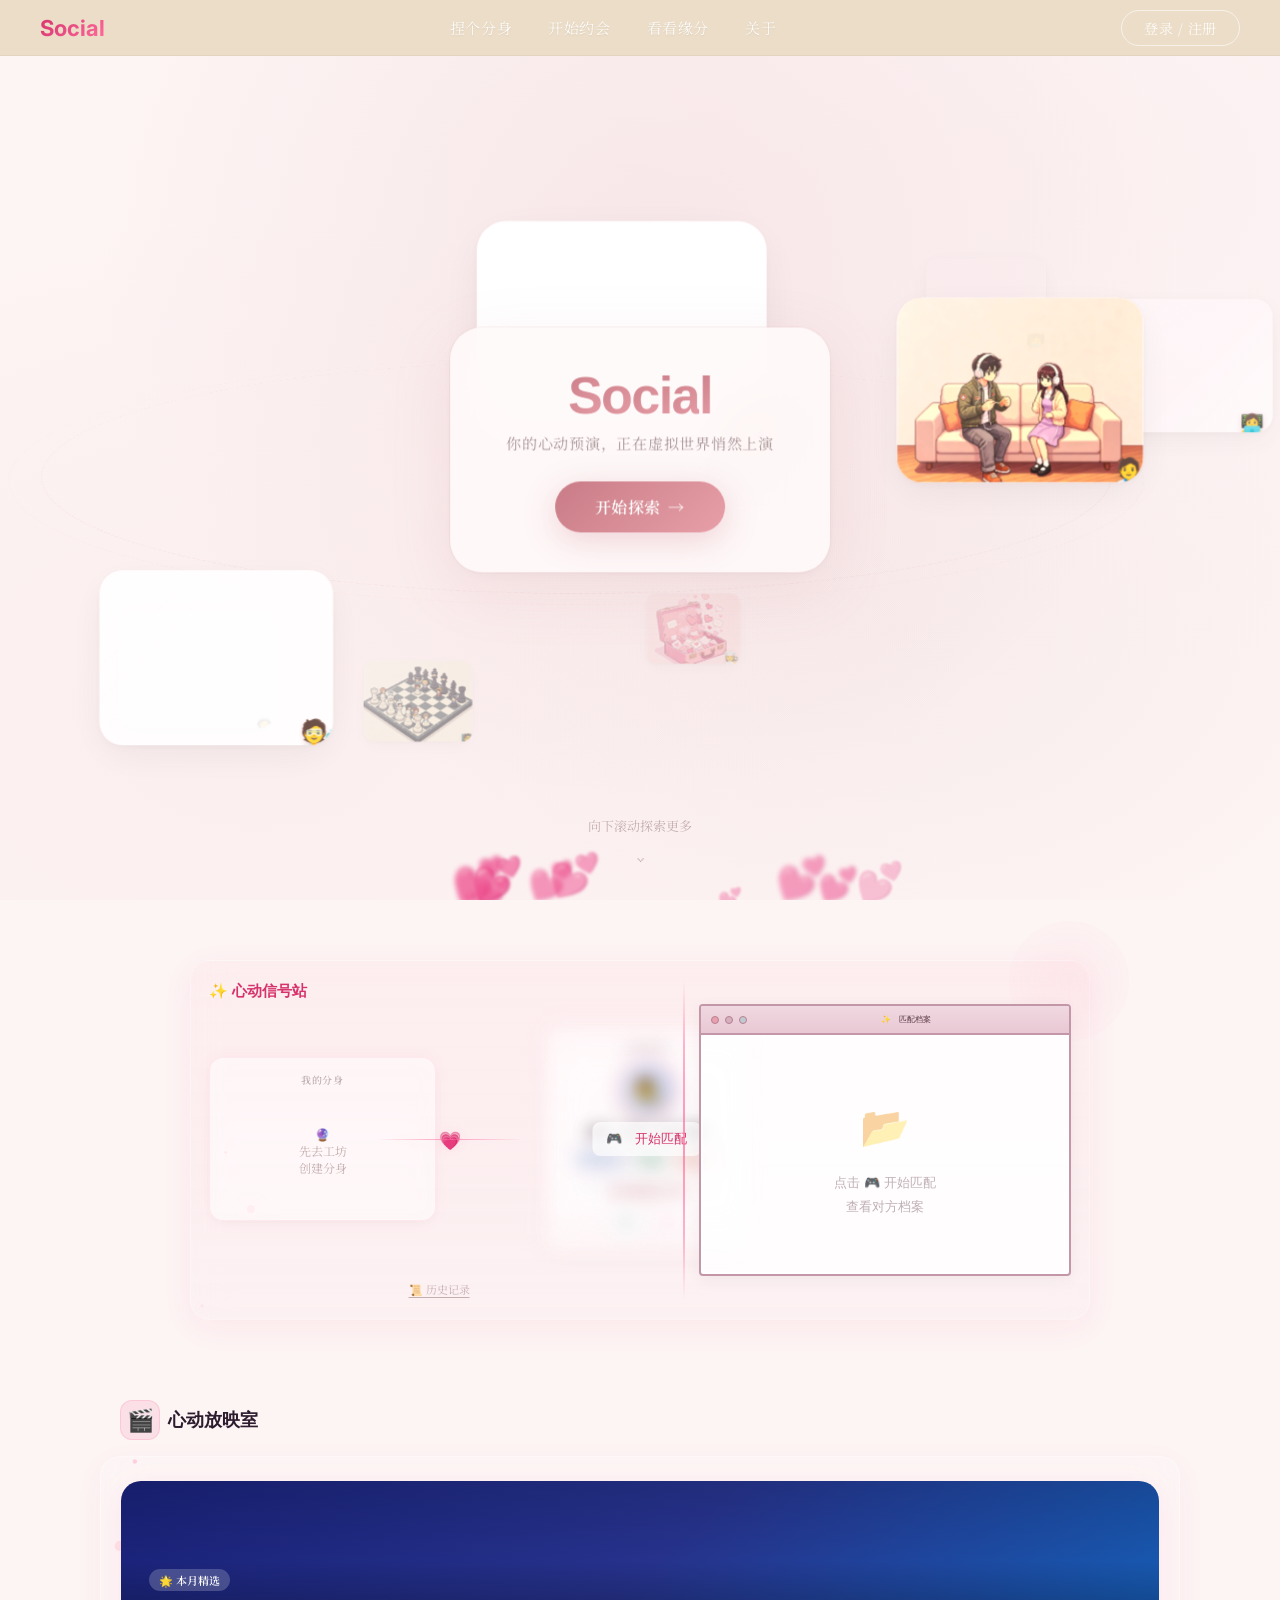
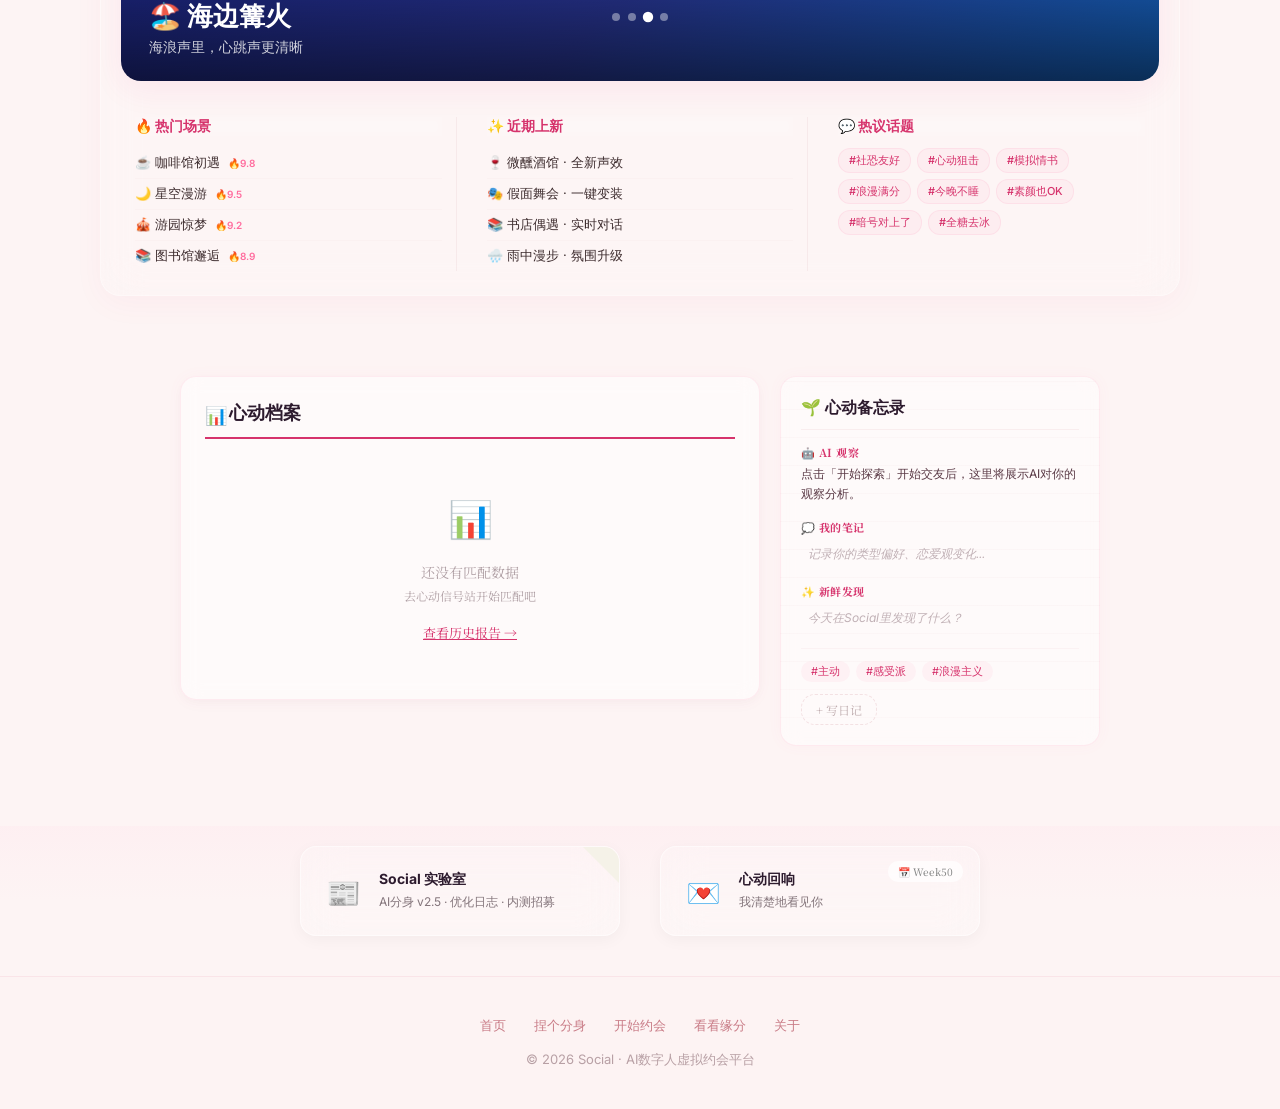
==== Social/Social/frontend/index.html @ dc37f244 "Add files via upload" ====
<!DOCTYPE html>
<html lang="zh-CN">
<head>
    <meta charset="UTF-8">
    <meta name="viewport" content="width=device-width, initial-scale=1.0">
    <title>Social - 虚拟AI相亲系统</title>
    <script src="https://cdn.tailwindcss.com"></script>
    <link href="https://fonts.googleapis.com/css2?family=Press+Start+2P&family=Inter:wght@300;400;500;600;700&family=Noto+Serif+SC:wght@300;400;500;700&display=swap" rel="stylesheet">
<link rel="stylesheet" href="https://cdn.jsdelivr.net/npm/font-awesome@4.7.0/css/font-awesome.min.css">
    <style>
        :root {
            --bg: #fdf4f4;
            --rose: #d9b2b5;
            --rose-light: #ecd5d7;
            --rose-deep: #c49da1;
            --text: #3d2c2e;
            --accent: #c97c87;
            --accent2: #e8a0a8;
            --accent3: #f0c4cc;
            --nav-bg: #ECDDC8;
        }

        * { margin:0; padding:0; box-sizing:border-box; }

        body {
            background: var(--bg);
            font-family: -apple-system, BlinkMacSystemFont, 'Segoe UI', 'PingFang SC', 'Noto Serif SC', 'STSong', 'SimSun', serif;
            -webkit-font-smoothing: antialiased;
            overflow-x: hidden;
        }

        /* ====== 导航栏 ====== */
        .navbar {
            position: fixed; top:0; left:0; right:0; z-index:100;
            background: var(--nav-bg);
            display:flex; align-items:center; justify-content:space-between;
            padding:0 40px; height:56px;
            border-bottom:1px solid rgba(0,0,0,0.04);
            backdrop-filter:blur(8px);
        }
        .nav-left, .nav-center, .nav-right {
            display:flex; align-items:center;
        }
        .nav-left { gap:10px; }
        .nav-logo {
            font-size:22px; font-weight:700;
            background:linear-gradient(135deg,#D6336C,#FF6B9D);
            -webkit-background-clip:text; -webkit-text-fill-color:transparent;
            background-clip:text; text-decoration:none;
            font-family:'Inter',-apple-system,sans-serif;
        }
        .nav-logo-img {
            height:32px; width:auto;
            object-fit:contain;
            mix-blend-mode:multiply;
            animation:logoReveal 0.8s ease both;
        }
        .nav-logo-text {
            font-size:20px; font-weight:700;
            background:linear-gradient(135deg,#c97c87,#e8a0a8);
            -webkit-background-clip:text; -webkit-text-fill-color:transparent;
            background-clip:text;
            font-family:-apple-system, BlinkMacSystemFont, 'PingFang SC', sans-serif;
            display:inline-block;
        }
        .logo-text.typewriter {
            overflow:visible;
            border-right:none;
        }
        .logo-text.typewriter .char {
            display:inline-block; opacity:0;
            animation:charIn 0.3s ease forwards;
            font-size:inherit;
            line-height:inherit;
        }
        @keyframes charIn {
            from { opacity:0; transform:translateY(8px); filter:blur(4px); }
            to { opacity:1; transform:translateY(0); filter:blur(0); }
        }
        @keyframes logoReveal {
            from { opacity:0; transform:scale(0.8); }
            to { opacity:1; transform:scale(1); }
        }

        .nav-center { gap:36px; }
        .nav-link {
            color:#fff; text-decoration:none; font-size:15px;
            font-family:'Noto Serif SC', 'STSong', 'SimSun', serif;
            font-weight:300; letter-spacing:0.04em;
            transition:opacity 0.2s; position:relative;
            text-shadow:0 1px 2px rgba(0,0,0,0.08);
        }
        .nav-link:hover { opacity:0.8; }
        .nav-link::after {
            content:''; position:absolute; bottom:-4px; left:50%; transform:translateX(-50%);
            width:0; height:1.5px; background:#fff;
            transition:width 0.3s ease;
        }
        .nav-link:hover::after { width:100%; }

        .nav-auth {
            padding:7px 22px; border-radius:20px;
            border:1.5px solid rgba(255,255,255,0.6);
            color:#fff; font-size:14px; cursor:pointer;
            background:transparent;
            font-family:'Noto Serif SC','STSong','SimSun',serif;
            font-weight:300; letter-spacing:0.04em;
            transition:all 0.25s ease;
        }
        .nav-auth:hover {
            background:rgba(255,255,255,0.15);
            border-color:#fff;
        }

        /* ====== Hero 区域（全屏） ====== */
        .hero {
            position:relative;
            width:100%; height:100vh;
            overflow:hidden;
            background:
                radial-gradient(ellipse at 50% 30%, rgba(201,124,135,0.10) 0%, transparent 60%),
                radial-gradient(ellipse at 20% 80%, rgba(232,168,176,0.08) 0%, transparent 50%),
                radial-gradient(ellipse at 80% 20%, rgba(240,196,204,0.08) 0%, transparent 50%),
                radial-gradient(ellipse at 70% 70%, rgba(217,178,181,0.12) 0%, transparent 40%);
            background-color:#fdf4f4;
        }

        /* 爱心光波粒子 */
        .ambient-particles {
            position:absolute; inset:0; z-index:0; pointer-events:none;
        }
        .particle {
            position:absolute; border-radius:50%;
            background:var(--accent); opacity:0;
            animation:floatUp 6s infinite;
        }
        .heart-particle {
            position:absolute; opacity:0; pointer-events:none;
            animation:heartFloat 5s infinite; filter:blur(1px);
        }
        @keyframes floatUp {
            0%{transform:translateY(0) scale(0);opacity:0;}
            20%{opacity:0.6;} 80%{opacity:0.1;}
            100%{transform:translateY(-100vh) scale(1.5);opacity:0;}
        }
        @keyframes heartFloat {
            0%{transform:translateY(0) scale(0.3) rotate(0deg);opacity:0;}
            15%{opacity:0.7;}
            50%{opacity:0.5;transform:translateY(-40vh) scale(1.2) rotate(15deg);}
            85%{opacity:0.15;}
            100%{transform:translateY(-85vh) scale(0.6) rotate(-10deg);opacity:0;}
        }

        /* 3D轨道舞台 */
        .orbit-stage {
            position:absolute;
            top:50%; left:45%;
            transform:translate(-50%,-50%);
            width:1100px; height:800px;
            perspective:1000px;
            perspective-origin:50% 50%;
            z-index:1; pointer-events:none;
        }
        .orbit-ring {
            position:absolute; top:50%; left:50%;
            transform-style:preserve-3d;
            width:0; height:0;
        }
        .orbit-decor {
            position:absolute; top:50%; left:50%;
            transform:translate(-50%,-50%) rotateX(65deg);
            width:1040px; height:520px;
            border:1px dashed rgba(201,124,135,0.10);
            border-radius:50%; z-index:0; pointer-events:none;
        }
        .orbit-decor-2 {
            width:1100px; height:550px;
            border-color:rgba(232,168,176,0.08);
            animation:decorPulse 8s ease-in-out infinite;
        }
        @keyframes decorPulse {
            0%,100%{border-color:rgba(232,168,176,0.06);}
            50%{border-color:rgba(232,168,176,0.14);}
        }

        /* 场景卡片 */
        .scene-card {
            position:absolute; width:180px; height:135px;
            border-radius:18px; overflow:hidden; background:#fff;
            box-shadow:0 8px 32px rgba(0,0,0,0.06),0 2px 8px rgba(0,0,0,0.04);
            transition:all 0.4s cubic-bezier(0.25,0.46,0.45,0.94);
            cursor:default; pointer-events:auto;
            backface-visibility:hidden; will-change:transform;
        }
        .scene-card img { width:100%; height:100%; object-fit:cover; display:block; }
        .scene-card:hover {
            box-shadow:0 20px 60px rgba(201,124,135,0.20),0 4px 16px rgba(0,0,0,0.06);
        }
        .scene-card::after {
            content:''; position:absolute; inset:0;
            background:linear-gradient(135deg,rgba(255,255,255,0.3) 0%,transparent 60%);
            border-radius:18px; pointer-events:none;
        }
        .mini-figure {
            position:absolute; pointer-events:none;
            filter:drop-shadow(0 2px 3px rgba(0,0,0,0.15));
            animation:figureBounce 2s ease-in-out infinite; z-index:2;
        }
        @keyframes figureBounce {
            0%,100%{transform:translateY(0);}
            50%{transform:translateY(-4px);}
        }

        /* 中心入口 */
        .center-hub {
            position:absolute; top:50%; left:50%;
            transform:translate(-50%,-50%);
            z-index:10; text-align:center; pointer-events:auto;
        }
        .center-hub-inner {
            background:rgba(255,250,250,0.88);
            backdrop-filter:blur(28px);
            -webkit-backdrop-filter:blur(28px);
            border-radius:32px; padding:40px 56px;
            box-shadow:0 0 0 1px rgba(201,124,135,0.10),
                       0 16px 64px rgba(201,124,135,0.12),
                       0 4px 16px rgba(0,0,0,0.03);
        }
        .logo-text {
            font-size:52px; font-weight:800; letter-spacing:-0.03em;
            background:linear-gradient(135deg,#c97c87 0%,#e8a0a8 35%,#d4a0a8 70%,#f0c4cc 100%);
            -webkit-background-clip:text; -webkit-text-fill-color:transparent;
            background-clip:text; line-height:1.1;
            font-family:-apple-system,BlinkMacSystemFont,'PingFang SC',sans-serif;
        }
        .tagline {
            font-size:15px; color:#a89497; margin-top:8px;
            font-weight:400; letter-spacing:0.05em;
            font-family:'Noto Serif SC','STSong','SimSun',serif;
        }
        .enter-btn {
            display:inline-flex; align-items:center; gap:8px;
            margin-top:28px; padding:14px 40px; border-radius:50px;
            background:linear-gradient(135deg,#c97c87,#e8a0a8);
            color:#fff; font-size:16px; font-weight:600;
            letter-spacing:0.02em; border:none; cursor:pointer;
            box-shadow:0 8px 32px rgba(201,124,135,0.30);
            transition:all 0.3s ease; text-decoration:none;
        }
        .enter-btn:hover {
            transform:translateY(-2px);
            box-shadow:0 16px 48px rgba(201,124,135,0.40);
        }
        .enter-btn .arrow { transition:transform 0.3s ease; }
        .enter-btn:hover .arrow { transform:translateX(4px); }

        /* 向下滚动提示 */
        .scroll-hint {
            position:absolute; bottom:32px; left:50%;
            transform:translateX(-50%);
            z-index:10; text-align:center;
            color:#c4aeb0; font-size:13px;
            animation:scrollBounce 2s ease-in-out infinite;
            pointer-events:none;
        }
        .scroll-hint .arrow-down {
            display:block; font-size:20px; margin-top:4px;
        }
        @keyframes scrollBounce {
            0%,100%{transform:translateX(-50%) translateY(0);opacity:0.5;}
            50%{transform:translateX(-50%) translateY(8px);opacity:1;}
        }

        /* ====== 下方内容区 ====== */
        .content-section {
            position:relative; z-index:2;
            background:var(--bg);
            padding:60px 0 0;
        }

        /* 主模块区容器 */
        .main-modules {
            max-width:1200px; margin:0 auto; padding:0 60px;
            position:relative;
        }

        /* 像素风主模块 */
        .pixel-card {
            width:360px; min-height:280px;
            background:linear-gradient(180deg, #FFE4EC 0%, #FFF5F7 100%);
            border:3px solid #FF6B9D;
            border-radius:0;
            padding:28px 24px;
            position:relative;
            transition:transform 0.2s ease;
            box-shadow:
                4px 4px 0px rgba(214,51,108,0.15),
                inset 0 0 0 1px rgba(255,107,157,0.1);
        }
        .pixel-card:hover { transform:translate(-2px, -2px); }

        /* 像素锯齿边框装饰 */
        .pixel-card::before {
            content:'';
            position:absolute; top:-8px; left:20px;
            width:calc(100% - 40px); height:8px;
            background:repeating-linear-gradient(90deg,
                #FF6B9D 0px, #FF6B9D 6px,
                transparent 6px, transparent 12px);
        }
        .pixel-card::after {
            content:'';
            position:absolute; bottom:-8px; left:20px;
            width:calc(100% - 40px); height:8px;
            background:repeating-linear-gradient(90deg,
                #FF6B9D 0px, #FF6B9D 6px,
                transparent 6px, transparent 12px);
        }

        .pixel-card-title {
            font-family:'Press Start 2P', cursive, monospace;
            font-size:14px; color:#D6336C;
            letter-spacing:0.02em; line-height:1.6;
            margin-bottom:16px;
            position:relative;
            display:flex; align-items:center; gap:10px;
        }
        .pixel-icon {
            display:inline-block; width:16px; height:16px;
            image-rendering:pixelated;
        }
        .pixel-card-desc {
            font-family:'Inter','SF Pro Display',-apple-system,sans-serif;
            font-size:14px; color:#4A1C2E; line-height:1.7;
        }
        .pixel-card-features {
            list-style:none; margin-top:14px;
            font-family:'Inter','SF Pro Display',-apple-system,sans-serif;
            font-size:12px; color:#6B3A4A; line-height:2;
        }
        .pixel-card-features li::before {
            content:'▸ '; color:#FF6B9D; font-size:10px;
        }
        .pixel-btn {
            display:inline-block; margin-top:16px;
            padding:8px 24px;
            background:#FF6B9D; color:#fff;
            border:2px solid #D6336C;
            font-family:'Inter',-apple-system,sans-serif;
            font-size:13px; font-weight:600;
            cursor:pointer; text-decoration:none;
            transition:background 0.2s;
            border-radius:0;
        }
        .pixel-btn:hover { background:#FF8FB3; }

        /* 像素爱心装饰 */
        .pixel-heart {
            position:absolute; width:16px; height:16px;
            image-rendering:pixelated;
        }

        /* ===== 放映室（心动试炼场） ===== */
        .screening-room {
            display:flex; gap:16px; width:100%;
            background:rgba(255,255,255,0.15);
            backdrop-filter:blur(20px);
            -webkit-backdrop-filter:blur(20px);
            border:1px solid rgba(255,255,255,0.3);
            border-radius:20px;
            padding:24px 20px;
            box-shadow:0 8px 32px rgba(233,30,99,0.04);
            position:relative; overflow:hidden;
            flex-wrap:wrap;
        }
        .sr-canvas {
            position:absolute; inset:0; z-index:0;
            pointer-events:none;
        }
        .sr-column {
            flex:1; min-width:0;
            padding:0 14px; position:relative; z-index:1;
            border-right:1px solid rgba(201,124,135,0.1);
        }
        .sr-column:last-child { border-right:none; }
        .sr-col-title {
            font-family:'Inter',-apple-system,sans-serif;
            font-size:14px; font-weight:700; color:#D6336C;
            margin-bottom:12px; display:flex; align-items:center; gap:6px;
            backdrop-filter:blur(4px);
            -webkit-backdrop-filter:blur(4px);
        }

        /* 放映室大标题 */
        .sr-main-title {
            font-family:'Inter',-apple-system,sans-serif;
            font-size:18px; font-weight:700; color:#2D1B2E;
            margin-bottom:16px; display:flex; align-items:center; gap:8px;
        }
        .sr-main-icon {
            width:40px; height:40px; border-radius:12px;
            display:flex; align-items:center; justify-content:center;
            font-size:22px;
            background:linear-gradient(135deg, rgba(255,107,157,0.15), rgba(214,51,108,0.1));
            border:1px solid rgba(255,107,157,0.2);
        }

        /* 本月精选大卡 */
        .sr-featured {
            width:100%; height:200px; border-radius:20px;
            position:relative; overflow:hidden; cursor:pointer;
            margin-bottom:20px;
            box-shadow:0 8px 32px rgba(233,30,99,0.08);
            transition:transform 0.3s, box-shadow 0.3s;
        }
        .sr-featured:hover { transform:translateY(-2px); box-shadow:0 16px 40px rgba(233,30,99,0.14); }
        .sr-featured-slide {
            position:absolute; inset:0; opacity:0; transition:opacity 0.6s ease-in-out;
            background-size:cover; background-position:center;
        }
        .sr-featured-slide.active { opacity:1; }
        .sr-featured-slide::before {
            content:''; position:absolute; inset:0;
            background:linear-gradient(180deg, rgba(0,0,0,0.15) 0%, rgba(0,0,0,0.05) 40%, rgba(0,0,0,0.55) 100%);
        }

        /* 轮播箭头 */
        .sr-arrow {
            position:absolute; top:50%; transform:translateY(-50%); z-index:5;
            width:36px; height:36px; border-radius:50%;
            background:rgba(255,255,255,0.3); backdrop-filter:blur(6px);
            -webkit-backdrop-filter:blur(6px);
            border:1px solid rgba(255,255,255,0.5);
            display:flex; align-items:center; justify-content:center;
            cursor:pointer; font-size:14px; color:#fff;
            transition:all 0.2s; opacity:0; pointer-events:none;
        }
        .sr-featured:hover .sr-arrow { opacity:1; pointer-events:auto; }
        .sr-arrow:hover { background:rgba(255,255,255,0.5); }
        .sr-arrow.left { left:12px; }
        .sr-arrow.right { right:12px; }

        /* 轮播指示点 */
        .sr-dots {
            position:absolute; bottom:60px; left:50%; transform:translateX(-50%);
            display:flex; gap:8px; z-index:5;
        }
        .sr-dot {
            width:8px; height:8px; border-radius:50%;
            background:rgba(255,255,255,0.4); cursor:pointer;
            transition:all 0.3s;
        }
        .sr-dot.active { background:#fff; transform:scale(1.3); }
        /* 星星点缀 */
        .sr-stars {
            position:absolute; inset:0; pointer-events:none;
        }
        .sr-star {
            position:absolute; border-radius:50%; background:#fff;
            animation:starTwinkle 2s ease-in-out infinite;
        }
        @keyframes starTwinkle {
            0%,100%{opacity:0.3; transform:scale(1);}
            50%{opacity:1; transform:scale(1.5);}
        }
        .sr-featured-content {
            position:absolute; bottom:0; left:0; right:0;
            padding:24px 28px; z-index:2;
        }
        .sr-featured-tag {
            display:inline-block; padding:3px 10px; border-radius:12px;
            background:rgba(255,255,255,0.2); color:#fff;
            font-size:11px; font-weight:600; backdrop-filter:blur(4px);
            margin-bottom:8px;
        }
        .sr-featured-title {
            font-size:26px; font-weight:700; color:#fff;
            font-family:'Inter','PingFang SC',sans-serif;
        }
        .sr-featured-sub {
            font-size:14px; color:rgba(255,255,255,0.8); margin-top:4px;
            font-family:'Inter','PingFang SC',sans-serif;
        }
        .sr-item {
            font-size:13px; color:var(--text); padding:6px 0;
            border-bottom:1px solid rgba(201,124,135,0.04); cursor:pointer;
            transition:color 0.2s; font-family:'Inter',-apple-system,sans-serif;
        }
        .sr-item:last-child { border-bottom:none; }
        .sr-item:hover { color:#D6336C; }
        .sr-item .hot { font-size:10px; color:#FF6B9D; margin-left:4px; font-weight:600; }
        .sr-tag-cloud { display:flex; flex-wrap:wrap; gap:6px; }
        .sr-tag {
            padding:4px 10px; border-radius:12px;
            font-size:11px; font-weight:500;
            background:rgba(255,107,157,0.06);
            border:1px solid rgba(255,107,157,0.1);
            color:#D6336C; cursor:pointer;
            transition:all 0.2s; font-family:'Inter',-apple-system,sans-serif;
        }
        .sr-tag:hover { background:rgba(255,107,157,0.12); border-color:#FF6B9D; }

        /* Z字形布局 */
        .z-row {
            display:flex; align-items:flex-start;
            margin-bottom:80px;
        }
        .z-row.row-1 { justify-content:center; }
        .z-row.row-2 { justify-content:center; }
        .z-row.row-3 { justify-content:center; gap:20px; }

        /* 匹配报告卡片 */
        .report-card {
            width:580px; background:rgba(255,255,255,0.55);
            backdrop-filter:blur(10px);
            -webkit-backdrop-filter:blur(10px);
            border:1px solid rgba(255,100,150,0.1);
            border-radius:16px; padding:24px;
            box-shadow:0 0 15px rgba(255,100,150,0.04), 0 4px 14px rgba(0,0,0,0.03);
        }
        .report-card-title {
            font-family:'Inter',-apple-system,sans-serif;
            font-size:18px; font-weight:700; color:#2D1B2E;
            margin-bottom:16px; display:flex; align-items:center; gap:8px;
            border-bottom:2px solid #D6336C; padding-bottom:12px;
        }
        .report-content { font-size:14px; color:var(--text); line-height:1.8; }
        .report-score { font-size:48px; font-weight:800; color:#D6336C; text-align:center; }
        .report-score-label { font-size:13px; color:#a89497; text-align:center; }

        /* 心动备忘录 */
        .diary-card {
            width:320px; background:rgba(255,255,255,0.5);
            backdrop-filter:blur(10px);
            -webkit-backdrop-filter:blur(10px);
            border:1px solid rgba(255,100,150,0.1);
            border-radius:16px; padding:20px;
            box-shadow:0 0 15px rgba(255,100,150,0.04);
            position:relative;
            background-image:repeating-linear-gradient(
                0deg, transparent, transparent 27px, rgba(201,124,135,0.06) 28px
            );
        }
        .diary-header {
            font-family:'Inter',-apple-system,sans-serif;
            font-size:16px; font-weight:700; color:#2D1B2E;
            margin-bottom:14px; padding-bottom:10px;
            border-bottom:1px solid rgba(201,124,135,0.1);
        }
        .diary-lines { position:relative; z-index:1; }
        .diary-section { margin-bottom:14px; }
        .diary-label {
            font-size:11px; font-weight:700; color:#D6336C;
            margin-bottom:4px; text-transform:uppercase; letter-spacing:0.04em;
        }
        .diary-text {
            font-size:12px; color:#5a3a46; line-height:1.7;
            font-family:'Inter','PingFang SC',sans-serif;
        }
        .diary-text[contenteditable]:empty:before {
            content:attr(placeholder); color:#c0b0b5; font-style:italic;
        }
        .diary-text[contenteditable] {
            outline:none; padding:4px 6px; border-radius:6px;
            border:1px solid transparent; transition:border-color 0.2s;
            min-height:28px;
        }
        .diary-text[contenteditable]:focus {
            border-color:rgba(201,124,135,0.15); background:rgba(255,255,255,0.6);
        }
        .diary-keywords { display:flex; flex-wrap:wrap; gap:6px; margin-top:14px; padding-top:12px; border-top:1px solid rgba(201,124,135,0.06); }
        .dk-tag {
            padding:3px 10px; border-radius:12px; font-size:11px;
            background:rgba(255,107,157,0.06); color:#D6336C;
            font-family:'Inter',sans-serif;
        }
        .diary-add-btn {
            margin-top:12px; padding:6px 14px; border-radius:14px;
            border:1px dashed rgba(201,124,135,0.2); background:transparent;
            color:#c0aeb0; font-size:12px; cursor:pointer; font-family:inherit;
        }
        .diary-add-btn:hover { border-color:#D6336C; color:#D6336C; }

        @media (max-width:960px) {
            .z-row.row-3 { flex-direction:column; align-items:center; }
            .report-card, .diary-card { width:100%; max-width:580px; }
        }

        /* ===== 心动信号站 - 双卡布局 ===== */
        .signal-station {
            width:900px; min-height:360px;
            background:linear-gradient(180deg, rgba(255,192,203,0.12) 0%, rgba(252,228,236,0.18) 100%);
            backdrop-filter:blur(20px);
            -webkit-backdrop-filter:blur(20px);
            border:1px solid rgba(255,255,255,0.3);
            border-radius:20px;
            padding:20px 18px;
            box-shadow:0 8px 32px rgba(233,30,99,0.06);
            display:flex; flex-direction:row; align-items:stretch;
            position:relative; overflow:visible;
        }
        .signal-particles {
            position:absolute; inset:-20px; pointer-events:none; z-index:0;
            overflow:hidden; border-radius:30px;
        }

        /* 左右布局 */
        .signal-left { flex:0 0 460px; display:flex; flex-direction:column; position:relative; z-index:2; }
        .signal-beam {
            width:2px; margin:0 14px; flex-shrink:0; position:relative; z-index:2;
            background:linear-gradient(180deg,
                transparent 0%, rgba(255,107,157,0.5) 20%,
                rgba(255,107,157,0.7) 50%, rgba(255,107,157,0.5) 80%,
                transparent 100%);
            animation:beamFlow 2s ease-in-out infinite;
            border-radius:1px;
        }
        @keyframes beamFlow {
            0%,100%{opacity:0.4;}
            50%{opacity:0.9;}
        }
        .signal-right { flex:1; position:relative; z-index:2; display:flex; align-items:center; }

        /* 复古像素窗口 */
        .archive-window {
            width:100%; background:rgba(255,255,255,0.85);
            border:2px solid #c497a8;
            border-radius:4px;
            box-shadow:inset 0 0 0 2px rgba(255,255,255,0.8), 0 4px 16px rgba(0,0,0,0.05);
            overflow:hidden;
            image-rendering:pixelated;
        }
        .archive-titlebar {
            display:flex; align-items:center; gap:6px;
            padding:8px 10px;
            background:linear-gradient(180deg, #f0d8e0 0%, #e8c8d4 100%);
            border-bottom:2px solid #c497a8;
            font-family:'Press Start 2P', cursive, monospace;
            font-size:8px; color:#5a3a46;
        }
        .archive-dot {
            width:8px; height:8px; border-radius:50%;
            border:1px solid #b88090;
        }
        .archive-dot:nth-child(1){background:#e8a0b0;}
        .archive-dot:nth-child(2){background:#d4b0c0;}
        .archive-dot:nth-child(3){background:#c0c8d0;}
        .archive-title-text { flex:1; text-align:center; }
        .archive-body {
            padding:16px; min-height:200px; max-height:360px; overflow-y:auto;
            font-family:'Inter','PingFang SC',sans-serif;
        }
        .archive-idle {
            text-align:center; color:#c0b0b5; padding:40px 0;
            font-size:13px; line-height:1.8;
        }
        .archive-idle-icon { display:block; font-size:40px; margin-bottom:8px; opacity:0.5; }

        /* 档案条目 */
        .archive-section {
            margin-bottom:14px; opacity:0; transform:translateY(6px);
            animation:archiveReveal 0.4s ease forwards;
        }
        @keyframes archiveReveal {
            to { opacity:1; transform:translateY(0); }
        }
        .archive-section-title {
            font-size:10px; font-weight:700; color:#D6336C;
            text-transform:uppercase; letter-spacing:0.06em;
            margin-bottom:4px;
            font-family:'Inter',sans-serif;
        }
        .archive-section-content {
            font-size:13px; color:#3d2c2e; line-height:1.6;
        }
        /* 打字光标 */
        .type-cursor::after {
            content:'▌'; color:#D6336C; animation:cursorBlink 0.8s step-end infinite;
        }
        @keyframes cursorBlink {
            0%,100%{opacity:1;} 50%{opacity:0;}
        }
        /* 堆叠翻页 */
        .archive-flip {
            animation:archiveFlip 0.4s ease-in-out;
        }
        @keyframes archiveFlip {
            0%{transform:rotateY(0);opacity:1;}
            50%{transform:rotateY(15deg);opacity:0.5;}
            100%{transform:rotateY(0);opacity:1;}
        }
        .archive-actions {
            display:flex; gap:8px; margin-top:14px; padding-top:12px;
            border-top:1px solid rgba(201,124,135,0.1);
        }
        .archive-btn {
            padding:6px 16px; border-radius:4px; font-size:12px;
            font-weight:600; cursor:pointer; font-family:'Inter',sans-serif;
            border:2px solid #c497a8; transition:all 0.2s;
        }
        .archive-btn.skip {
            background:transparent; color:#a89497;
        }
        .archive-btn.skip:hover { background:#f5f0f1; }
        .archive-btn.like {
            background:#FF6B9D; color:#fff; border-color:#D6336C;
        }
        .archive-btn.like:hover { background:#D6336C; }
        .signal-station::before {
            content:''; position:absolute; top:-40px; right:-40px;
            width:120px; height:120px; border-radius:50%;
            background:radial-gradient(circle, rgba(255,107,157,0.06), transparent);
        }
        .signal-title {
            font-size:15px; font-weight:700; color:#D6336C;
            margin-bottom:14px; display:flex; align-items:center; gap:6px;
            font-family:'Inter',sans-serif;
        }

        /* 双卡容器 */
        .dual-cards {
            display:flex; align-items:center; gap:0;
            flex:1; position:relative;
        }
        /* 单张卡片 */
        .side-card {
            flex:1; min-width:0;
            background:rgba(255,255,255,0.55);
            backdrop-filter:blur(10px);
            -webkit-backdrop-filter:blur(10px);
            border-radius:14px;
            padding:14px 10px;
            box-shadow:0 0 15px rgba(255,100,150,0.06), 0 4px 14px rgba(0,0,0,0.03);
            text-align:center;
            display:flex; flex-direction:column;
            align-items:center;
            position:relative;
            transition:all 0.3s ease;
            animation:cardBreath 4s ease-in-out infinite;
            border:1px solid rgba(255,100,150,0.1);
        }
        .card-stack-layer:nth-child(2) { animation-delay:0.5s; }
        .card-stack-layer:nth-child(3) { animation-delay:1s; }
        @keyframes cardBreath {
            0%,100%{transform:translateY(0);}
            50%{transform:translateY(-3px);}
        }
        .side-card.match-card {
            transition:all 0.4s cubic-bezier(0.25,0.46,0.45,0.94);
        }
        .side-card.card-stack-layer.swiping-left {
            transform:translateX(60px) rotate(-6deg); opacity:0;
        }

        /* 左卡：我的分身 */
        .sc-label {
            font-size:10px; font-weight:600; color:#c0b0b5;
            text-transform:uppercase; letter-spacing:0.06em;
            margin-bottom:8px;
        }
        .sc-avatar {
            width:52px; height:52px; border-radius:50%;
            margin:0 auto 8px;
            display:flex; align-items:center; justify-content:center;
            font-size:24px;
            background:linear-gradient(135deg,#FFE4EC,#FF6B9D);
            overflow:hidden; position:relative; z-index:2;
            box-shadow:0 0 0 4px rgba(255,107,157,0.15), 0 0 20px rgba(255,107,157,0.1);
        }
        /* 全息光环 */
        .sc-avatar::before {
            content:''; position:absolute; inset:-6px; border-radius:50%;
            border:2px solid rgba(255,107,157,0.25);
            border-top-color:rgba(255,107,157,0.5);
            animation:hologramSpin 3s linear infinite;
            z-index:-1;
        }
        @keyframes hologramSpin {
            from{transform:rotate(0deg);}
            to{transform:rotate(360deg);}
        }
        .sc-avatar img { width:100%; height:100%; object-fit:cover; }
        .sc-avatar.pixelated img { image-rendering:pixelated; }
        .sc-name-row {
            font-size:12px; font-weight:600; color:#2D1B2E;
            margin-bottom:8px;
        }
        /* 灵魂标签 */
        .sc-tags {
            display:flex; flex-wrap:wrap; gap:4px; justify-content:center;
            margin-bottom:8px;
        }
        .sc-tag {
            padding:3px 8px; border-radius:4px;
            font-size:10px; font-weight:500;
            border:1px solid rgba(255,107,157,0.15);
            position:relative;
        }
        .sc-tag::after {
            content:''; position:absolute; bottom:0; left:20%; right:20%;
            height:1px;
            background:linear-gradient(90deg, transparent, rgba(255,107,157,0.3), transparent);
        }
        .sc-tag.pink { background:rgba(255,107,157,0.08); color:#D6336C; }
        .sc-tag.purple { background:rgba(180,140,220,0.1); color:#8b6bb0; }
        .sc-tag.blue { background:rgba(130,170,227,0.1); color:#5b8cc9; }
        .sc-tag.mint { background:rgba(130,210,180,0.1); color:#5b9e82; }
        .sc-tag.peach { background:rgba(255,180,150,0.1); color:#c97c6b; }
        .sc-declaration {
            font-size:11px; color:#c97c87; font-style:italic;
            margin-top:4px; max-width:100%; overflow:hidden;
            text-overflow:ellipsis; white-space:nowrap;
        }
        .sc-edit-btn {
            margin-top:8px; padding:4px 12px; border-radius:14px;
            border:1px dashed rgba(201,124,135,0.2); background:transparent;
            color:#c0aeb0; font-size:10px; cursor:pointer;
            font-family:inherit; transition:all 0.2s;
        }
        .sc-edit-btn:hover { border-color:#D6336C; color:#D6336C; }

        /* 右卡：匹配对象 */
        .sc-bio { font-size:11px; color:#a89497; font-style:italic; margin-bottom:8px; }

        /* 中间爱心连接器 */
        .dual-heart {
            flex-shrink:0; width:28px; text-align:center;
            font-size:18px; z-index:5;
            filter:drop-shadow(0 0 6px rgba(255,107,157,0.2));
            animation:dualHeartFloat 2s ease-in-out infinite;
            position:relative;
        }
        /* 流动光带 */
        .dual-heart::before {
            content:''; position:absolute; top:50%; left:-60px; right:-60px;
            height:1px;
            background:linear-gradient(90deg,
                transparent 0%, rgba(255,107,157,0.4) 30%,
                rgba(255,107,157,0.6) 50%,
                rgba(255,107,157,0.4) 70%, transparent 100%);
            animation:flowBeam 2s ease-in-out infinite;
        }
        .dual-heart.pulse::before { animation:flowBeamPulse 0.6s ease-in-out 3; }
        @keyframes flowBeam {
            0%,100%{opacity:0.3;transform:translateY(-50%) scaleX(0.8);}
            50%{opacity:0.7;transform:translateY(-50%) scaleX(1);}
        }
        @keyframes flowBeamPulse {
            0%,100%{opacity:0.3;transform:translateY(-50%) scaleX(0.8);}
            50%{opacity:1;transform:translateY(-50%) scaleX(1.2);}
        }

        /* 开始匹配像素文字（覆盖在卡片上） */
        .start-match-text {
            font-family:'Press Start 2P', cursive, monospace;
            font-size:13px; color:#D6336C; cursor:pointer;
            text-align:center; z-index:20; position:absolute;
            top:50%; left:50%; transform:translate(-50%,-50%);
            animation:startBlink 1.5s ease-in-out infinite;
            transition:all 0.2s; pointer-events:auto;
            background:rgba(255,255,255,0.7); padding:8px 14px;
            border-radius:8px; white-space:nowrap;
        }
        .start-match-text:hover {
            color:#FF6B9D;
            text-shadow:0 0 8px rgba(255,107,157,0.3);
        }
        @keyframes startBlink {
            0%,100%{opacity:0.6;}
            50%{opacity:1;}
        }
        .start-match-text.matched { display:none; }

        /* 匹配卡片初始状态：右移+模糊 */
        .card-stack {
            position:relative; flex:1; min-width:0;
            transition:transform 0.9s cubic-bezier(0.25,0.46,0.45,0.94);
        }
        .card-stack.blurred {
            transform:translateX(80px);
        }
        .card-stack.blurred .card-stack-layer:nth-child(1) {
            filter:blur(8px);
            pointer-events:none;
        }
        .card-stack.blurred .card-stack-layer:nth-child(2),
        .card-stack.blurred .card-stack-layer:nth-child(3) {
            filter:blur(10px);
            pointer-events:none;
        }
        .card-stack.revealing {
            transform:translateX(0);
        }
        .card-stack.revealing .card-stack-layer {
            filter:blur(0);
            transition:filter 0.9s cubic-bezier(0.25,0.46,0.45,0.94);
        }
        @keyframes dualHeartFloat {
            0%,100%{transform:translateY(0) scale(1);}
            50%{transform:translateY(-4px) scale(1.15);}
        }

        /* 匹配操作 */
        .sc-actions {
            display:flex; gap:8px; margin-top:8px; justify-content:center;
        }
        .sc-act-btn {
            width:32px; height:32px; border-radius:50%;
            border:none; cursor:pointer; font-size:13px;
            display:flex; align-items:center; justify-content:center;
            transition:all 0.2s; background:#fff;
            box-shadow:0 2px 8px rgba(0,0,0,0.06);
        }
        .sc-act-btn.like { color:#FF6B9D; border:1px solid rgba(255,107,157,0.2); }
        .sc-act-btn.like:hover { background:#FF6B9D; color:#fff; transform:scale(1.15); }
        .sc-act-btn.nope { color:#999; border:1px solid rgba(0,0,0,0.08); }
        .sc-act-btn.nope:hover { background:#666; color:#fff; transform:scale(1.15); }

        /* 卡片堆叠效果 */
        .card-stack { position:relative; flex:1; min-width:0; }
        .card-stack-layer {
            position:absolute; top:0; left:0; right:0;
            border-radius:14px;
            transition:all 0.4s cubic-bezier(0.25,0.46,0.45,0.94);
        }
        .card-stack-layer:nth-child(1) { z-index:10; position:relative; }
        .card-stack-layer:nth-child(2) { z-index:9; transform:translateY(10px) scale(0.96); opacity:0.6; }
        .card-stack-layer:nth-child(3) { z-index:8; transform:translateY(20px) scale(0.92); opacity:0.3; }

        .mp-history-btn { margin-top:14px; text-align:center; }
        .mp-history-link {
            font-size:11px; color:#c4aeb0; cursor:pointer;
            background:none; border:none; font-family:inherit;
            text-decoration:underline; text-underline-offset:3px;
        }
        .mp-history-link:hover { color:#D6336C; }

        /* 空态 */
        .sc-empty { color:#c4aeb0; font-size:12px; padding:30px 0; }

        /* 匹配成功overlay */
        .match-overlay {
            position:fixed; inset:0; z-index:200;
            background:rgba(253,244,244,0.92);
            backdrop-filter:blur(8px);
            display:flex; align-items:center; justify-content:center;
            opacity:0; pointer-events:none; transition:opacity 0.4s;
        }
        .match-overlay.active { opacity:1; pointer-events:auto; }
        .match-overlay canvas {
            position:absolute; inset:0; z-index:0;
        }
        .match-overlay-content { text-align:center; position:relative; z-index:1; }
        .match-overlay-emoji { font-size:80px; animation:matchPop 0.5s cubic-bezier(0.68,-0.55,0.27,1.55); }
        @keyframes matchPop {
            0%{transform:scale(0) rotate(-30deg);}
            60%{transform:scale(1.2) rotate(5deg);}
            100%{transform:scale(1) rotate(0);}
        }
        .match-overlay-text { font-size:24px; font-weight:700; color:#D6336C; margin:12px 0; }
        .match-overlay-sub { font-size:14px; color:#a89497; margin-bottom:18px; }
        .match-overlay-btn {
            padding:12px 32px; border-radius:25px;
            background:linear-gradient(135deg,#FF6B9D,#D6336C);
            color:#fff; font-size:15px; font-weight:600;
            border:none; cursor:pointer;
            box-shadow:0 4px 16px rgba(255,107,157,0.3);
        }
        .match-overlay-btn:hover { transform:translateY(-2px); }

        /* 匹配加载 */
        .match-loading { text-align:center; }
        .match-loading-hearts { font-size:50px; animation:heartLoad 1.2s ease-in-out infinite; }
        @keyframes heartLoad { 0%{transform:scale(0.6);opacity:0.4;} 50%{transform:scale(1.2);opacity:1;} 100%{transform:scale(0.6);opacity:0.4;} }
        .match-loading-text { font-size:16px; color:#D6336C; margin-top:10px; font-weight:600; }

        /* 登录模态框 */
        .login-modal {
            background:rgba(255,255,255,0.92);
            backdrop-filter:blur(24px);
            -webkit-backdrop-filter:blur(24px);
            border:1px solid rgba(255,255,255,0.5);
            border-radius:20px; width:min(400px,90vw);
            padding:32px 28px;
            box-shadow:0 16px 48px rgba(201,124,135,0.12);
        }
        .login-tabs { display:flex; gap:0; margin-bottom:24px; border-bottom:1px solid var(--border); }
        .login-tab {
            flex:1; padding:10px 0; text-align:center;
            font-size:14px; font-weight:600; cursor:pointer;
            color:#c0b0b5; border-bottom:2px solid transparent;
            transition:all 0.2s; background:none; border-top:none; border-left:none; border-right:none;
            font-family:inherit;
        }
        .login-tab.active { color:#D6336C; border-bottom-color:#D6336C; }
        .login-input {
            width:100%; padding:12px 16px; border:1px solid var(--border);
            border-radius:12px; font-size:14px; font-family:inherit; outline:none;
            margin-bottom:12px; transition:border-color 0.2s;
        }
        .login-input:focus { border-color:#FF6B9D; }
        .login-code-row { display:flex; gap:10px; }
        .login-code-row .login-input { flex:1; }
        .login-code-btn {
            padding:12px 16px; border-radius:12px; border:1.5px solid #D6336C;
            background:transparent; color:#D6336C; font-size:13px; font-weight:500;
            cursor:pointer; white-space:nowrap; font-family:inherit;
        }
        .login-code-btn:hover { background:#FFF5F7; }
        .login-submit {
            width:100%; padding:12px; border-radius:25px; border:none;
            background:linear-gradient(135deg,#FF6B9D,#D6336C);
            color:#fff; font-size:15px; font-weight:600; cursor:pointer;
            margin-top:16px; font-family:inherit;
        }
        .login-submit:hover { transform:translateY(-1px); box-shadow:0 4px 12px rgba(255,107,157,0.3); }

        @media (max-width:768px) {
            .signal-station { width:100%; max-width:380px; flex-direction:column; }
            .signal-beam { width:100%; height:2px; margin:8px 0; }
            .signal-right { width:100%; }
            .dual-cards { flex-direction:column; gap:8px; }
            .dual-heart { transform:rotate(90deg); }
            .screening-room { flex-direction:column; gap:14px; }
            .sr-column { border-right:none; border-bottom:1px solid rgba(201,124,135,0.08); padding:0 0 14px 0; }
            .sr-column:last-child { border-bottom:none; padding-bottom:0; }
        }

        /* ====== 次模块区（毛玻璃） ====== */
        .sub-modules-wrap {
            margin-top:0; padding:20px 40px 40px;
            background:linear-gradient(180deg,
                rgba(255,228,236,0.3) 0%,
                rgba(253,244,244,0.8) 50%,
                rgba(253,244,244,1) 100%);
        }
        .sub-modules {
            max-width:1100px; margin:0 auto;
            display:flex; justify-content:center; gap:40px;
            flex-wrap:wrap;
        }
        .glass-card {
            width:300px; min-height:160px;
            background:rgba(255,255,255,0.2);
            backdrop-filter:blur(20px);
            -webkit-backdrop-filter:blur(20px);
            border:1px solid rgba(255,255,255,0.5);
            border-radius:20px;
            padding:28px 24px;
            box-shadow:0 8px 32px rgba(0,0,0,0.06);
            transition:transform 0.3s ease, box-shadow 0.3s ease;
            position:relative; overflow:hidden;
        }
        .glass-card:hover {
            transform:translateY(-4px);
            box-shadow:0 16px 48px rgba(0,0,0,0.10);
        }
        /* 毛玻璃内部微光 */
        .glass-card::before {
            content:''; position:absolute; top:-30px; right:-30px;
            width:80px; height:80px; border-radius:50%;
            background:rgba(255,107,157,0.10);
            pointer-events:none;
        }
        .glass-card-title {
            font-family:'Inter','SF Pro Display',-apple-system,sans-serif;
            font-size:16px; font-weight:600; color:#2D1B2E;
            margin-bottom:10px;
            display:flex; align-items:center; gap:8px;
            position:relative; z-index:1;
        }
        .glass-card-desc {
            font-family:'Inter',-apple-system,sans-serif;
            font-size:13px; color:rgba(50,30,40,0.7);
            line-height:1.6; position:relative; z-index:1;
        }
        /* ===== 弹窗 overlay ===== */
        .popup-overlay {
            position:fixed; inset:0; z-index:300;
            background:rgba(0,0,0,0.45);
            display:flex; align-items:center; justify-content:center;
            opacity:0; pointer-events:none; transition:opacity 0.35s;
        }
        .popup-overlay.active { opacity:1; pointer-events:auto; }
        .popup-close {
            position:absolute; top:16px; right:20px;
            background:none; border:none; font-size:22px; cursor:pointer;
            color:#888; z-index:10; transition:color 0.2s;
        }
        .popup-close:hover { color:#333; }

        /* ===== 报纸弹窗 ===== */
        .newspaper-popup {
            width:min(720px,92vw); max-height:85vh; overflow-y:auto;
            background:#f5f2e8; border:2px solid #333;
            box-shadow:8px 8px 0 rgba(0,0,0,0.15);
            padding:32px 28px; position:relative;
            font-family:Georgia,'Times New Roman','Noto Serif SC',serif;
            color:#222;
        }
        .np-header {
            text-align:center; border-top:3px double #333;
            border-bottom:3px double #333; padding:14px 0; margin-bottom:18px;
        }
        .np-header .np-title {
            font-size:32px; font-weight:900; letter-spacing:0.08em;
            font-family:Georgia,serif;
        }
        .np-header .np-meta {
            font-size:11px; color:#555; margin-top:4px;
            display:flex; justify-content:center; gap:20px;
        }
        .np-headline {
            font-size:20px; font-weight:900; line-height:1.4;
            margin-bottom:16px; padding-bottom:12px;
            border-bottom:1px solid #ccc;
        }
        .np-columns { display:flex; gap:24px; }
        .np-col { flex:1; }
        .np-col h4 {
            font-size:13px; font-weight:900; text-transform:uppercase;
            letter-spacing:0.05em; border-bottom:1px solid #999;
            padding-bottom:4px; margin-bottom:10px; color:#444;
        }
        .np-col ul { list-style:none; font-size:13px; line-height:2; }
        .np-col ul li::before { content:'▸ '; font-size:10px; color:#666; }
        .np-footer {
            margin-top:16px; padding:14px; border:1px solid #ccc;
            text-align:center; font-size:12px; color:#555;
        }
        .np-footer input {
            padding:8px 12px; border:1px solid #bbb; border-radius:4px;
            font-size:12px; font-family:inherit; width:200px; margin-right:8px;
            background:#fdfcf7;
        }
        .np-footer button {
            padding:8px 16px; background:#333; color:#f5f2e8;
            border:none; border-radius:4px; cursor:pointer; font-size:12px;
        }

        /* ===== 杂志弹窗 ===== */
        .magazine-popup {
            width:min(680px,92vw); max-height:85vh; overflow-y:auto;
            background:#fff; border-radius:4px;
            box-shadow:0 16px 48px rgba(0,0,0,0.15); position:relative;
        }
        .mag-hero {
            width:100%; height:200px; overflow:hidden; position:relative;
        }
        .mag-hero img { width:100%; height:100%; object-fit:cover; }
        .mag-hero-overlay {
            position:absolute; bottom:0; left:0; right:0;
            background:linear-gradient(transparent,rgba(0,0,0,0.5));
            padding:20px 24px;
        }
        .mag-hero-overlay .mag-tag {
            display:inline-block; padding:3px 10px; border-radius:2px;
            background:#fff; color:#333; font-size:10px; font-weight:700;
            text-transform:uppercase; letter-spacing:0.1em;
        }
        .mag-body { padding:24px 28px; }
        /* 杂志条目列表 */
        .mag-list { display:flex; flex-direction:column; gap:0; }
        .mag-item {
            display:flex; align-items:flex-start; gap:14px;
            padding:16px 0; border-bottom:1px solid #f5f0f1;
            cursor:pointer; transition:background 0.2s;
        }
        .mag-item:last-child { border-bottom:none; }
        .mag-item:hover { background:rgba(255,107,157,0.03); }
        .mag-item-icon {
            width:36px; height:36px; border-radius:50%;
            display:flex; align-items:center; justify-content:center;
            font-size:18px; flex-shrink:0;
            background:rgba(255,107,157,0.06);
        }
        .mag-item-info { flex:1; min-width:0; }
        .mag-item-title {
            font-size:14px; font-weight:600; color:#2D1B2E;
            margin-bottom:3px; font-family:'Inter','PingFang SC',sans-serif;
        }
        .mag-item-desc {
            font-size:12px; color:#a89497; line-height:1.5;
            overflow:hidden; text-overflow:ellipsis; white-space:nowrap;
        }
        .mag-item-arrow { color:#ccc; font-size:12px; align-self:center; }
        .mag-section-title {
            font-size:15px; font-weight:700; color:#2D1B2E;
            margin-bottom:16px; font-family:'Inter','PingFang SC',sans-serif;
        }
        .mag-title {
            font-size:24px; font-weight:700; line-height:1.3; color:#1a1a1a;
            margin-bottom:8px; font-family:'Inter','PingFang SC',sans-serif;
        }
        .mag-author {
            font-size:12px; color:#888; margin-bottom:18px;
            display:flex; align-items:center; gap:8px;
        }
        .mag-author-dot { width:4px; height:4px; border-radius:50%; background:#ccc; }
        .mag-text {
            font-size:14px; line-height:1.9; color:#333;
            font-family:'Inter','PingFang SC',sans-serif;
        }
        .mag-actions {
            display:flex; gap:12px; margin-top:20px; padding-top:16px;
            border-top:1px solid #f0f0f0;
        }
        .mag-btn {
            padding:9px 20px; border-radius:22px; font-size:13px;
            font-weight:600; cursor:pointer; font-family:inherit; transition:all 0.2s;
        }
        .mag-btn-like {
            background:#FF6B9D; color:#fff; border:none;
        }
        .mag-btn-like:hover { background:#D6336C; }
        .mag-btn-share {
            background:transparent; border:1.5px solid #ddd; color:#666;
        }
        .mag-btn-share:hover { border-color:#999; }

        /* 封面卡片 - 紧凑版 */
        .feature-card {
            width:320px; min-height:90px;
            background:rgba(255,255,255,0.2);
            backdrop-filter:blur(20px);
            -webkit-backdrop-filter:blur(20px);
            border:1px solid rgba(255,255,255,0.5);
            border-radius:16px; padding:16px 20px; cursor:pointer;
            box-shadow:0 4px 16px rgba(0,0,0,0.04);
            transition:transform 0.3s, box-shadow 0.3s;
            position:relative; overflow:hidden;
            display:flex; align-items:center; gap:14px;
        }
        .feature-card:hover { transform:translateY(-2px); box-shadow:0 8px 28px rgba(0,0,0,0.08); }
        .fc-pixel-icon {
            width:44px; height:44px; flex-shrink:0;
            display:flex; align-items:center; justify-content:center;
            font-size:28px;
            image-rendering:pixelated;
        }
        .fc-pixel-icon img { width:100%; height:100%; image-rendering:pixelated; }
        .fc-info { flex:1; min-width:0; }
        .fc-title {
            font-family:'Inter',-apple-system,sans-serif;
            font-size:14px; font-weight:700; color:#2D1B2E;
            margin-bottom:4px;
        }
        .fc-desc {
            font-family:'Inter',-apple-system,sans-serif;
            font-size:12px; color:rgba(50,30,40,0.6); line-height:1.5;
            overflow:hidden; text-overflow:ellipsis; white-space:nowrap;
        }
        /* 报纸折角 */
        .newspaper-fold {
            position:absolute; top:0; right:0;
            width:0; height:0;
            border-style:solid;
            border-width:0 36px 36px 0;
            border-color:transparent #f5f2e8 transparent transparent;
        }
        .feature-card:hover .newspaper-fold {
            border-color:transparent #e8dcc8 transparent transparent;
        }
        .mag-cover-preview {
            width:100%; height:100px; border-radius:10px;
            background:linear-gradient(135deg,#fce4ec,#e8eaf6);
            display:flex; align-items:center; justify-content:center;
            margin-bottom:14px; font-size:40px; overflow:hidden;
        }
        .mag-cover-badge {
            position:absolute; top:14px; right:16px;
            padding:3px 10px; border-radius:10px;
            background:rgba(255,255,255,0.7); font-size:10px;
            color:#888; font-weight:500;
        }

        /* 页脚 */
        .footer {
            text-align:center; padding:40px 24px;
            background:rgba(253,244,244,0.6);
            border-top:1px solid rgba(214,51,108,0.08);
            font-family:'Inter',-apple-system,sans-serif;
            font-size:13px; color:#b8a0a5;
        }
        .footer a { color:#c97c87; text-decoration:none; margin:0 12px; }
        .footer a:hover { color:#D6336C; }

        /* 响应式 */
        @media (max-width:1023px) {
            .main-modules { padding:0 30px; }
            .z-row { margin-bottom:60px; }
            .pixel-card { width:340px; }
            .sub-modules { gap:24px; }
        }
        @media (max-width:768px) {
            .z-row { justify-content:center!important; margin-bottom:40px; }
            .pixel-card { width:100%; max-width:360px; }
            .sub-modules { flex-direction:column; align-items:center; }
            .feature-card { width:100%; max-width:440px; }
        }

        /* 响应式 */
        @media (max-width:768px) {
            .navbar { padding:0 20px; }
            .nav-center { gap:18px; }
            .nav-link { font-size:13px; }
            .nav-auth { padding:5px 16px; font-size:12px; }
            .orbit-stage { width:100vw; height:600px; left:45%; }
            .center-hub-inner { padding:28px 36px; border-radius:24px; }
            .logo-text { font-size:36px; }
            .tagline { font-size:13px; }
            .enter-btn { padding:12px 32px; font-size:14px; }
            .scene-card { width:100px!important; height:75px!important; border-radius:12px; }
            /* 模块适配 */
            .z-row { justify-content:center!important; margin-bottom:40px; flex-wrap:wrap; gap:24px; } .z-row.row-2 { flex-direction:column!important; align-items:center!important; }
            .pixel-card { width:100%; max-width:360px; }
            .match-preview { width:100%; max-width:360px; }
            .sub-modules { flex-direction:column; align-items:center; }
            .feature-card { width:100%; max-width:440px; }
        }
    </style>
</head>
<body>

<!-- ====== 导航栏 ====== -->
<nav class="navbar">
    <div class="nav-left">
        <a href="/" class="nav-logo">Social</a>
    </div>
    <div class="nav-center">
        <a href="/workshop.html" class="nav-link">捏个分身</a>
        <a href="javascript:void(0)" onclick="window.checkMatchAndGo ? checkMatchAndGo() : window.location.href='/scene.html'" class="nav-link">开始约会</a>
        <a href="/report.html" class="nav-link">看看缘分</a>
        <a href="#about" class="nav-link">关于</a>
    </div>
    <div class="nav-right">
        <button class="nav-auth" onclick="openLoginModal()">登录 / 注册</button>
    </div>
</nav>

<!-- ====== Hero 区 ====== -->
<section class="hero" id="hero">

    <!-- 粒子 -->
    <div class="ambient-particles" id="particles"></div>

    <!-- 3D轨道 -->
    <div class="orbit-stage" id="orbitStage">
        <div class="orbit-decor"></div>
        <div class="orbit-decor orbit-decor-2"></div>
        <div class="orbit-ring" id="orbitRing"></div>
    </div>

    <!-- 中心入口 -->
    <div class="center-hub">
        <div class="center-hub-inner">
            <div class="logo-text typewriter" id="heroLogo">Social</div>
            <div class="tagline">你的心动预演，正在虚拟世界悄然上演</div>
            <a onclick="scrollToModules()" class="enter-btn" style="cursor:pointer">
                开始探索 <span class="arrow">→</span>
            </a>
        </div>
    </div>

    <!-- 向下滚动提示 -->
    <div class="scroll-hint">
        向下滚动探索更多
        <span class="arrow-down">⌄</span>
    </div>
</section>

<!-- ====== 下方内容区 ====== -->
<section class="content-section" id="about">

    <!-- 主模块 Z 字形 -->
    <div class="main-modules">

        <!-- Z字第一行：心动信号站 + 放映室 -->
        <div class="z-row row-1">
            <!-- 心动信号站 -->
            <div class="signal-station" id="signalStation">
                <canvas class="signal-particles" id="signalParticles"></canvas>

                <!-- 左侧：双卡区 -->
                <div class="signal-left">
                    <div class="signal-title">✨ 心动信号站</div>
                    <div class="dual-cards" id="dualCards">
                        <!-- JS动态渲染左右双卡 -->
                    </div>
                    <div class="mp-history-btn">
                        <button class="mp-history-link" onclick="showMatchHistory()">📜 历史记录</button>
                    </div>
                </div>

                <!-- 流动光带 -->
                <div class="signal-beam" id="signalBeam"></div>

                <!-- 右侧：匹配档案 -->
                <div class="signal-right" id="signalRight">
                    <div class="archive-window">
                        <div class="archive-titlebar">
                            <span class="archive-dot"></span>
                            <span class="archive-dot"></span>
                            <span class="archive-dot"></span>
                            <span class="archive-title-text">✨ 匹配档案</span>
                        </div>
                        <div class="archive-body" id="archiveBody">
                            <div class="archive-idle">
                                <span class="archive-idle-icon">📂</span>
                                <span>点击 🎮 开始匹配<br>查看对方档案</span>
                            </div>
                        </div>
                    </div>
                </div>
            </div>
        </div>

        <!-- Z字第二行：放映室 -->
        <div class="z-row row-2" style="flex-direction:column;align-items:center;">
            <div class="sr-main-title" style="width:100%;max-width:1200px;padding:0 20px;">
                <div class="sr-main-icon">🎬</div> 心动放映室
            </div>
            <div class="screening-room" id="screeningRoom">
                <!-- 粒子Canvas背景层 -->
                <canvas class="sr-canvas" id="srCanvas"></canvas>

                <!-- 本月精选轮播大卡 -->
                <div style="width:100%;">
                <div class="sr-featured" id="srFeatured">
                    <button class="sr-arrow left" onclick="srPrev()">◀</button>
                    <button class="sr-arrow right" onclick="srNext()">▶</button>
                    <div class="sr-dots" id="srDots"></div>
                    <!-- 幻灯片JS动态渲染 -->
                </div>
                </div>

                <!-- 三列 -->
                <div style="display:flex;gap:16px;width:100%;position:relative;z-index:1;">
                <!-- 左列 -->
                <div class="sr-column">
                    <div class="sr-col-title">🔥 热门场景</div>
                    <div class="sr-item">☕ 咖啡馆初遇 <span class="hot">🔥9.8</span></div>
                    <div class="sr-item">🌙 星空漫游 <span class="hot">🔥9.5</span></div>
                    <div class="sr-item">🎪 游园惊梦 <span class="hot">🔥9.2</span></div>
                    <div class="sr-item">📚 图书馆邂逅 <span class="hot">🔥8.9</span></div>
                </div>
                <!-- 中列 -->
                <div class="sr-column">
                    <div class="sr-col-title">✨ 近期上新</div>
                    <div class="sr-item">🍷 微醺酒馆 · 全新声效</div>
                    <div class="sr-item">🎭 假面舞会 · 一键变装</div>
                    <div class="sr-item">📚 书店偶遇 · 实时对话</div>
                    <div class="sr-item">🌧️ 雨中漫步 · 氛围升级</div>
                </div>
                <!-- 右列 -->
                <div class="sr-column">
                    <div class="sr-col-title">💬 热议话题</div>
                    <div class="sr-tag-cloud">
                        <span class="sr-tag">#社恐友好</span>
                        <span class="sr-tag">#心动狙击</span>
                        <span class="sr-tag">#模拟情书</span>
                        <span class="sr-tag">#浪漫满分</span>
                        <span class="sr-tag">#今晚不睡</span>
                        <span class="sr-tag">#素颜也OK</span>
                        <span class="sr-tag">#暗号对上了</span>
                        <span class="sr-tag">#全糖去冰</span>
                    </div>
                </div>
                </div>
            </div>
        </div>

        <!-- Z字第三行：匹配报告 + 心动备忘录 -->
        <div class="z-row row-3" style="gap:20px;">
            <!-- 左侧：匹配报告 -->
            <div class="report-card">
                <div class="report-card-title">
                    <span class="pixel-icon">📊</span> 心动档案
                </div>
                <div class="report-content" id="reportContent">
                    <!-- JS动态填充 -->
                </div>
            </div>

            <!-- 右侧：心动备忘录 -->
            <div class="diary-card" id="diaryCard">
                <div class="diary-header">🌱 心动备忘录</div>
                <div class="diary-lines">
                    <!-- AI洞察 -->
                    <div class="diary-section" id="aiInsight">
                        <div class="diary-label">🤖 AI 观察</div>
                        <div class="diary-text" id="aiInsightText">点击「开始探索」开始交友后，这里将展示AI对你的观察分析。</div>
                    </div>
                    <!-- 类型笔记 -->
                    <div class="diary-section">
                        <div class="diary-label">💭 我的笔记</div>
                        <div class="diary-text" id="myNote" contenteditable="true" placeholder="记录你的类型偏好、恋爱观变化..." oninput="saveDiaryNote()"></div>
                    </div>
                    <!-- 新鲜发现 -->
                    <div class="diary-section">
                        <div class="diary-label">✨ 新鲜发现</div>
                        <div class="diary-text" id="discoveryNote" contenteditable="true" placeholder="今天在Social里发现了什么？" oninput="saveDiaryNote()"></div>
                    </div>
                    <!-- 恋爱关键词 -->
                    <div class="diary-keywords" id="diaryKeywords">
                        <span class="dk-tag">#主动</span>
                        <span class="dk-tag">#感受派</span>
                        <span class="dk-tag">#浪漫主义</span>
                    </div>
                </div>
                <button class="diary-add-btn" onclick="toggleDiaryInput()">+ 写日记</button>
            </div>
        </div>

    </div>

    <!-- 次模块毛玻璃区 -->
    <div class="sub-modules-wrap">
        <div class="sub-modules">

            <!-- Social实验室（报纸风） -->
            <div class="feature-card" onclick="openNewspaper()" style="position:relative">
                <div class="fc-pixel-icon">📰</div>
                <div class="fc-info">
                    <div class="fc-title">Social 实验室</div>
                    <div class="fc-desc">AI分身 v2.5 · 优化日志 · 内测招募</div>
                </div>
                <div class="newspaper-fold"></div>
            </div>

            <!-- 心动回响（杂志风） -->
            <div class="feature-card" onclick="openMagazine()" style="position:relative">
                <div class="fc-pixel-icon">💌</div>
                <div class="fc-info">
                    <div class="fc-title">心动回响</div>
                    <div class="fc-desc">我清楚地看见你</div>
                </div>
                <span class="mag-cover-badge" id="weekBadge">📅 Week</span>
            </div>

        </div>
    </div>

    <!-- 页脚 -->
    <div class="footer">
        <a href="#hero">首页</a>
        <a href="/workshop.html">捏个分身</a>
        <a href="/scene.html">开始约会</a>
        <a href="/report.html">看看缘分</a>
        <a href="#about">关于</a>
        <br><br>
        &copy; 2026 Social · AI数字人虚拟约会平台
    </div>

</section>

<script>
// ===== 场景图片 =====
var sceneImages = [
    'images/生成QQ像素风情侣场景图.png',
    'images/生成QQ像素风情侣场景图 (1).png',
    'images/生成QQ像素风情侣场景图 (2).png',
    'images/生成QQ像素风情侣场景图 (3).png',
    'images/生成QQ像素风情侣场景图 (5).png',
    'images/生成QQ像素风情侣场景图 (6).png',
    'images/生成QQ像素风情侣场景图 (7).png',
    'images/生成QQ像素风情侣场景图 (8).png',
];

var COUNT = sceneImages.length;
var orbitRing = document.getElementById('orbitRing');

var miniFigures = ['🧑‍💻','👩‍💻','🧑‍🎨','👩‍🎤','🧑‍🔬','👩‍🚀','🧑‍🏫','👩‍🍳','🦊','🐱','🐶','🐰','🦄','🐼','🐨','🌟'];

// 创建场景卡片
var cards = [];
for (var i = 0; i < COUNT; i++) {
    var wrapper = document.createElement('div');
    wrapper.className = 'scene-card';

    var img = document.createElement('img');
    img.src = sceneImages[i];
    img.alt = '场景 ' + (i + 1);
    img.loading = 'lazy';
    img.onerror = function() {
        this.style.display='none';
        this.parentElement.style.background='linear-gradient(135deg,#fce8ec,#fdf4f4)';
    };
    wrapper.appendChild(img);

    var figureEl = document.createElement('span');
    figureEl.className = 'mini-figure';
    figureEl.textContent = miniFigures[i % miniFigures.length];
    figureEl.style.cssText =
        'bottom:'+(-8+Math.random()*6)+'px;'+
        'right:'+(-4+Math.random()*14)+'px;'+
        'font-size:'+(14+Math.random()*10)+'px;'+
        'animation-delay:'+(Math.random()*2)+'s;';
    wrapper.appendChild(figureEl);

    orbitRing.appendChild(wrapper);

    var isUpper = i < COUNT/2;
    var baseY = isUpper ? -180 : 180;
    var yRand = (Math.random()-0.5)*80;

    cards.push({
        el: wrapper,
        angle: (i/COUNT)*Math.PI*2,
        rx: 440+Math.random()*80,
        rz: 200+Math.random()*80,
        baseY: baseY+yRand,
        yAmp: 30+Math.random()*40,
    });
}

// 3D环绕动画
var globalAngle = 0;
var ROTATE_SPEED = 0.12;

function animate(timestamp) {
    var dt = Math.min((timestamp-(animate.lastTime||timestamp))/1000, 0.1);
    animate.lastTime = timestamp;
    globalAngle -= ROTATE_SPEED*dt;

    for (var i=0;i<cards.length;i++) {
        var card = cards[i];
        var theta = card.angle+globalAngle;
        var x = Math.cos(theta)*card.rx;
        var z = Math.sin(theta)*card.rz;
        var y = card.baseY+Math.sin(theta*2)*card.yAmp;

        var depthRatio = (z+card.rz)/(card.rz*2);
        var scale = 0.65+depthRatio*0.55;
        var opacity = 0.4+depthRatio*0.6;
        var zIdx = Math.round((z+card.rz)*10);

        card.el.style.transform =
            'translate3d('+x+'px,'+y+'px,'+z+'px) scale('+scale+')';
        card.el.style.opacity = opacity;
        card.el.style.zIndex = zIdx;
        card.el.style.filter = 'brightness('+(0.8+scale*0.25)+')';
    }
    requestAnimationFrame(animate);
}
animate.lastTime = 0;
requestAnimationFrame(animate);

// 环境光粒子
(function(){
    var container = document.getElementById('particles');
    for (var i=0;i<40;i++) {
        var p = document.createElement('div');
        p.className = 'particle';
        var size = 2+Math.random()*4;
        p.style.cssText =
            'width:'+size+'px;height:'+size+'px;'+
            'left:'+(Math.random()*100)+'%;'+
            'bottom:-'+(Math.random()*20)+'px;'+
            'animation-delay:'+(Math.random()*6)+'s;'+
            'animation-duration:'+(5+Math.random()*7)+'s;'+
            'background:'+['#c97c87','#e8a0a8','#f0c4cc','#d9b2b5'][Math.floor(Math.random()*4)]+';';
        container.appendChild(p);
    }
})();

// 爱心光波
(function(){
    setInterval(function(){
        var heart = document.createElement('div');
        heart.className = 'heart-particle';
        heart.innerHTML = '💕';
        var leftVal = 30+Math.random()*40;
        var bottomVal = Math.random()*10;
        var fontSize = 18+Math.random()*30;
        var delay = Math.random()*2;
        var duration = 4+Math.random()*6;
        var blurVal = 0.5+Math.random()*2;
        heart.style.cssText =
            'left:'+leftVal+'%;bottom:-'+bottomVal+'px;'+
            'font-size:'+fontSize+'px;'+
            'animation-delay:'+delay+'s;'+
            'animation-duration:'+duration+'s;'+
            'filter:blur('+blurVal+'px);'+
            'opacity:'+(0.3+Math.random()*0.5)+';';
        document.getElementById('hero').appendChild(heart);
        setTimeout(function(){heart.remove();},8000);
    },800);
})();

// 鼠标视差（仅Hero区）
document.addEventListener('mousemove',function(e){
    var cx = e.clientX/window.innerWidth-0.5;
    var cy = e.clientY/window.innerHeight-0.5;
    var stage = document.getElementById('orbitStage');
    stage.style.transform = 'translate(calc(-50% + '+(cx*20)+'px), calc(-50% + '+(cy*15)+'px))';
});

document.addEventListener('touchmove',function(e){
    var cx = e.touches[0].clientX/window.innerWidth-0.5;
    var cy = e.touches[0].clientY/window.innerHeight-0.5;
    var stage = document.getElementById('orbitStage');
    stage.style.transform = 'translate(calc(-50% + '+(cx*15)+'px), calc(-50% + '+(cy*10)+'px))';
},{passive:true});

// ===== 心动信号站（双卡布局） =====
(function initSignalStation() {
    var container = document.getElementById('dualCards');
    if (!container) return;

    var myPersona = null;
    try { myPersona = JSON.parse(localStorage.getItem('social_my_persona') || 'null'); } catch(e) {}

    var TAG_COLORS = ['pink','purple','blue','mint','peach'];

    // ===== 渲染左侧：我的分身 =====
    function renderSelfCard() {
        if (!myPersona) {
            return '<div class="side-card"><div class="sc-label">我的分身</div><div class="sc-empty">🔮<br>先去工坊<br>创建分身</div></div>';
        }
        var tags = [];
        if (myPersona.mbti) tags.push(myPersona.mbti);
        if (myPersona.personality) tags.push(myPersona.personality.split('·')[0].trim());
        if (myPersona.hbd) {
            var m = parseInt(myPersona.hbd);
            var zodiac = ['摩羯','水瓶','双鱼','白羊','金牛','双子','巨蟹','狮子','处女','天秤','天蝎','射手'][(m||1)-1] || '';
            if (zodiac) tags.push(zodiac+'座');
        }
        if (myPersona.interests) myPersona.interests.slice(0,2).forEach(function(t){tags.push(t);});
        if (myPersona.values) tags.push(myPersona.values.split('·')[0].trim());
        tags = tags.slice(0,5);

        var declaration = (myPersona.bio || '').replace(/[你好，！。,. ]/g,'').slice(0,10) || '期待与你相遇';

        var avatarHTML = '<span>'+(myPersona.gender==='male'?'🧑‍💻':'👩‍🎨')+'</span>';
        if (myPersona.avatarDataUrl) {
            avatarHTML = '<img src="'+myPersona.avatarDataUrl+'" alt="头像">';
        }

        var tagsHTML = tags.map(function(t,i){
            return '<span class="sc-tag '+TAG_COLORS[i%TAG_COLORS.length]+'">'+t+'</span>';
        }).join('');

        var nameRow = (myPersona.name||'未命名') + ' · ' + (myPersona.age||'?') + '岁';
        if (myPersona.hbd) nameRow += ' · ' + myPersona.hbd;

        return '<div class="side-card">' +
            '<div class="sc-label">我的分身</div>' +
            '<div class="sc-avatar'+(myPersona.pixelMode?' pixelated':'')+'">'+avatarHTML+'</div>' +
            '<div class="sc-name-row">'+nameRow+'</div>' +
            '<div class="sc-tags">'+tagsHTML+'</div>' +
            '<div class="sc-declaration">'+declaration+'</div>' +
            '<button class="sc-edit-btn" onclick="window.location.href=\'workshop.html\'" title="更新个人信息">✎ 更新资料</button>' +
            '</div>';
    }

    // ===== 匹配对象库 =====
    var pool = [
        {name:'陈墨',age:27,gender:'male',bio:'心里有片宇宙',tags:['INTJ-T','攀岩','摄影'],city:'北京·海淀'},
        {name:'沈岸',age:29,gender:'male',bio:'把木头变成温度',tags:['ISFJ-T','潜水','烹饪'],city:'上海·静安'},
        {name:'陆川',age:26,gender:'male',bio:'想到什么就去做',tags:['ENFP-A','公路旅行','脱口秀'],city:'成都·高新'},
        {name:'江屿',age:28,gender:'male',bio:'冲浪程序员',tags:['ESTP-A','摩托车','露营'],city:'深圳·南山'},
        {name:'林悦',age:24,gender:'female',bio:'泡咖啡馆的插画师',tags:['INFP-T','尤克里里','逛书店'],city:'杭州·西湖'},
        {name:'苏糖',age:22,gender:'female',bio:'行走的小太阳',tags:['ENFP-A','烘焙','桌游'],city:'广州·天河'},
        {name:'姜莱',age:25,gender:'female',bio:'创业服装设计师',tags:['ENTJ-A','看展','爵士乐'],city:'北京·朝阳'},
        {name:'温晴',age:23,gender:'female',bio:'种满花的咨询师',tags:['ISFP-T','花艺','养猫'],city:'南京·鼓楼'},
    ];

    var myGender = myPersona ? (myPersona.gender || 'male') : 'male';
    var targetGender = myGender === 'male' ? 'female' : 'male';
    var filtered = pool.filter(function(p){ return p.gender === targetGender; });
    if (filtered.length === 0) filtered = pool;

    function shuffle(a) { for(var i=a.length-1;i>0;i--){var j=Math.floor(Math.random()*(i+1));var t=a[i];a[i]=a[j];a[j]=t;} return a; }
    var shuffled = shuffle(filtered.slice());
    var currentIdx = 0;
    var matchHistory = [];
    try { matchHistory = JSON.parse(localStorage.getItem('social_match_history') || '[]'); } catch(e) {}

    // ===== 渲染右侧：匹配对象 ==

    function renderAll() {
        var p = currentIdx < shuffled.length ? shuffled[currentIdx] : null;
        if (!p) { currentIdx = 0; shuffled = shuffle(filtered.slice()); p = shuffled[0]; }
        window._currentMatch = p;
        var next1 = (currentIdx+1 < shuffled.length) ? shuffled[currentIdx+1] : shuffled[0];
        var next2 = (currentIdx+2 < shuffled.length) ? shuffled[currentIdx+2] : (shuffled.length>1?shuffled[0]:null);
        var stackHTML = '<div class="card-stack blurred" id="matchStack" style="position:relative;">' +
            renderMatchCardContent(p, true) +
            renderMatchCardContent(next1, false) +
            (next2 ? renderMatchCardContent(next2, false) : '') +
            '<div class="start-match-text" id="startMatchText" onclick="startMatching()">🎮 开始匹配</div>' +
            '</div>';
        container.innerHTML =
            renderSelfCard() +
            '<div class="dual-heart" id="dualHeart">💗</div>' +
            stackHTML;
    }

    window.startMatching = function() {
        var stack = document.getElementById('matchStack');
        var text = document.getElementById('startMatchText');
        var heart = document.getElementById('dualHeart');
        if (!stack) return;
        stack.classList.remove('blurred');
        stack.classList.add('revealing');
        if (text) text.classList.add('matched');
        if (heart) { heart.classList.add('pulse'); setTimeout(function(){heart.classList.remove('pulse');}, 1800); }
        setTimeout(function() {
            stack.classList.remove('revealing');
            var layers = stack.querySelectorAll('.card-stack-layer');
            layers.forEach(function(l){ l.style.filter = ''; l.style.pointerEvents = ''; });
        }, 900);

        // 清除右侧档案区模糊
        var rightPanel = document.getElementById('signalRight');
        if (rightPanel) {
            rightPanel.style.filter = '';
            rightPanel.style.transform = '';
            rightPanel.style.opacity = '';
        }

        // 填充右侧档案区
        populateArchive(window._currentMatch);
    };

    function populateArchive(person) {
        if (!person) return;
        var body = document.getElementById('archiveBody');
        if (!body) return;
        // 堆叠翻页动效
        body.classList.add('archive-flip');
        setTimeout(function(){ body.classList.remove('archive-flip'); }, 400);

        // 逐段延迟展示
        var sections = [
            {title:'🎬 身份档案', content:(person.name||'')+' · '+(person.age||'?')+'岁 · '+(person.city||'未知城市'), delay:100},
            {title:'💡 性格标签', content:(person.tags||[]).slice(0,3).join(' · '), delay:300},
            {title:'🎯 兴趣爱好', content:(person.tags||[]).join(' · '), delay:500},
            {title:'💬 个人介绍', content:person.bio||'一个有趣的灵魂', delay:700},
            {title:'⚡ 雷点预警', content:'暂无雷点记录（AI智能分析中...）', delay:900},
        ];

        body.innerHTML = '';
        sections.forEach(function(sec, i) {
            setTimeout(function() {
                var div = document.createElement('div');
                div.className = 'archive-section';
                div.style.animationDelay = '0s';
                div.innerHTML = '<div class="archive-section-title">'+sec.title+'</div>'+
                    '<div class="archive-section-content type-cursor">'+sec.content+'</div>';
                body.appendChild(div);
            }, sec.delay);
        });

        // 底部按钮
        setTimeout(function() {
            var actions = document.createElement('div');
            actions.className = 'archive-actions archive-section';
            actions.innerHTML =
                '<button class="archive-btn skip" onclick="signalNope()">❌ 跳过</button>'+
                '<button class="archive-btn like" onclick="signalLike()">❤️ 喜欢</button>';
            body.appendChild(actions);
        }, 1100);
    }

    function renderMatchCardContent(person, isTop) {
        if (!person) return '';
        var tagsHTML = (person.tags||[]).slice(0,3).map(function(t,i){
            return '<span class="sc-tag '+TAG_COLORS[(i+2)%TAG_COLORS.length]+'">'+t+'</span>';
        }).join('');
        return '<div class="side-card match-card card-stack-layer">' +
            '<div class="sc-label">匹配对象</div>' +
            '<div class="sc-avatar" style="background:linear-gradient(135deg,#e8eaf6,#c5cae9);"><span>'+(person.gender==='male'?'🧑‍💻':'👩‍🎨')+'</span></div>' +
            '<div class="sc-name-row">'+person.name+' · '+person.age+'岁 · '+(person.city||'')+'</div>' +
            '<div class="sc-tags">'+tagsHTML+'</div>' +
            '<div class="sc-declaration">'+person.bio+'</div>' +
            (isTop ? '<div class="sc-actions">' +
            '<button class="sc-act-btn nope" onclick="signalNope()" title="不喜欢">✕</button>' +
            '<button class="sc-act-btn like" onclick="signalLike()" title="喜欢">♥</button>' +
            '</div>' : '') +
            '</div>';
    }

    // ===== 交互 =====
    window.signalNope = function() {
        var p = window._currentMatch;
        var dupIdx2 = -1;
        for (var hi2 = 0; hi2 < matchHistory.length; hi2++) {
            if (matchHistory[hi2].name === (p?p.name:'') && matchHistory[hi2].liked === false) { dupIdx2 = hi2; break; }
        }
        if (dupIdx2 >= 0) matchHistory.splice(dupIdx2, 1);
        matchHistory.unshift({id: Date.now()+'-'+Math.random().toString(36).slice(2,8), name:p?p.name:'', age:p?p.age:'', tags:p?p.tags:[], time:new Date().toLocaleString('zh-CN'), liked:false});
        if(matchHistory.length>20)matchHistory=matchHistory.slice(0,20);
        localStorage.setItem('social_match_history',JSON.stringify(matchHistory));

        var stack = document.querySelector('.card-stack');
        if (stack) {
            var topCard = stack.querySelector('.card-stack-layer:first-child');
            if (topCard) topCard.classList.add('swiping-left');
        }
        // 右侧档案区同步模糊+右移
        var rightPanel = document.getElementById('signalRight');
        if (rightPanel) {
            rightPanel.style.filter = 'blur(4px)';
            rightPanel.style.transform = 'translateX(20px)';
            rightPanel.style.opacity = '0.5';
            rightPanel.style.transition = 'all 0.4s ease-in-out';
        }
        // 重置档案区为空闲状态
        var archiveBody = document.getElementById('archiveBody');
        if (archiveBody) {
            archiveBody.innerHTML = '<div class="archive-idle"><span class="archive-idle-icon">📂</span><span>点击 🎮 开始匹配<br>查看对方档案</span></div>';
        }
        setTimeout(function(){ currentIdx++; renderAll(); }, 350);
    };

    window.signalLike = function() {
        var p = window._currentMatch; if (!p) return;
        var dupIdx = -1;
        for (var hi = 0; hi < matchHistory.length; hi++) {
            if (matchHistory[hi].name === p.name && matchHistory[hi].liked === true) { dupIdx = hi; break; }
        }
        if (dupIdx >= 0) matchHistory.splice(dupIdx, 1);
        matchHistory.unshift({id: Date.now()+'-'+Math.random().toString(36).slice(2,8), name:p.name, age:p.age, tags:p.tags||[], time:new Date().toLocaleString('zh-CN'), liked:true});
        if(matchHistory.length>20)matchHistory=matchHistory.slice(0,20);
        localStorage.setItem('social_match_history',JSON.stringify(matchHistory));
        localStorage.setItem('social_match_persona',JSON.stringify(p));

        // 加载动画
        var overlay = document.createElement('div');
        overlay.className = 'match-overlay';
        overlay.innerHTML = '<div class="match-overlay-content">'+
            '<div class="match-loading-hearts">💕</div>'+
            '<div class="match-loading-text">正在等待对方回应...</div>'+
            '</div>';
        document.body.appendChild(overlay);
        requestAnimationFrame(function(){ overlay.classList.add('active'); });

        var delay = 1500 + Math.random() * 1000;
        setTimeout(function() {
            var success = Math.random() > 0.4;
            if (success) {
                var canvas = document.createElement('canvas');
                canvas.style.cssText = 'position:absolute;inset:0;z-index:0;';
                overlay.insertBefore(canvas, overlay.firstChild);
                startParticleSystem(canvas);
                overlay.querySelector('.match-overlay-content').innerHTML =
                    '<div class="match-overlay-emoji">💘</div>'+
                    '<div class="match-overlay-text">匹配成功！</div>'+
                    '<div class="match-overlay-sub">你和 '+p.name+' 心意相通</div>'+
                    '<button class="match-overlay-btn" onclick="goToDate()">💕 去约会吧！</button>';
            } else {
                overlay.querySelector('.match-overlay-content').innerHTML =
                    '<div class="match-overlay-emoji" style="font-size:60px;">💔</div>'+
                    '<div class="match-overlay-text" style="color:#999;">对方暂时没有回应</div>'+
                    '<div class="match-overlay-sub">别灰心，缘分会在下一个转角等你 🌸</div>'+
                    '<button class="match-overlay-btn" onclick="closeMatchOverlay()">再试试吧</button>';
            }
        }, delay);
    };

    function startParticleSystem(canvas) {
        var ctx = canvas.getContext('2d');
        var particles = [];
        var animId;
        var colors = ['#FFB6C1','#FFC0CB','#FF69B4','#FF85A2','#FF99B8','#FFB3CC','#ffb3ba','#ff8fa3'];
        function resize() {
            canvas.width = canvas.parentElement.clientWidth;
            canvas.height = canvas.parentElement.clientHeight;
        }
        resize();
        window.addEventListener('resize', resize);
        for (var i = 0; i < 150; i++) {
            particles.push({
                x: Math.random() * canvas.width,
                y: Math.random() * canvas.height,
                r: 2 + Math.random() * 6,
                dx: (Math.random() - 0.5) * 0.4,
                dy: (Math.random() - 0.5) * 0.4 - 0.2,
                alpha: 0.3 + Math.random() * 0.3,
                color: colors[Math.floor(Math.random() * colors.length)]
            });
        }
        function draw() {
            ctx.clearRect(0, 0, canvas.width, canvas.height);
            for (var i = 0; i < particles.length; i++) {
                var p = particles[i];
                p.x += p.dx; p.y += p.dy;
                if (p.x < -10) p.x = canvas.width + 10;
                if (p.x > canvas.width + 10) p.x = -10;
                if (p.y < -10) p.y = canvas.height + 10;
                if (p.y > canvas.height + 10) p.y = -10;
                ctx.beginPath();
                ctx.arc(p.x, p.y, p.r, 0, Math.PI * 2);
                ctx.fillStyle = p.color;
                ctx.globalAlpha = p.alpha;
                ctx.fill();
            }
            ctx.globalAlpha = 1;
            animId = requestAnimationFrame(draw);
        }
        draw();
        canvas._cleanup = function() {
            cancelAnimationFrame(animId);
            window.removeEventListener('resize', resize);
        };
    }

    window.closeMatchOverlay = function() {
        document.querySelectorAll('.match-overlay').forEach(function(o) {
            var cv = o.querySelector('canvas');
            if (cv && cv._cleanup) cv._cleanup();
            o.remove();
        });
    };

    window.goToDate = function() {
        document.querySelectorAll('.match-overlay').forEach(function(o) {
            var cv = o.querySelector('canvas');
            if (cv && cv._cleanup) cv._cleanup();
            o.remove();
        });
        window.location.href = '/scene.html';
    };

    window.openLoginModal = function() {
        var overlay = document.createElement('div');
        overlay.className = 'popup-overlay';
        overlay.onclick = function(e) { if (e.target === overlay) overlay.remove(); };
        overlay.id = 'loginOverlay';
        overlay.innerHTML =
            '<div class="login-modal" onclick="event.stopPropagation()">'+
            '<button class="popup-close" onclick="this.closest(\'.popup-overlay\').remove()">✕</button>'+
            '<div style="text-align:center;font-size:20px;font-weight:700;color:#2D1B2E;margin-bottom:4px;">欢迎来到 Social</div>'+
            '<div style="text-align:center;font-size:13px;color:#a89497;margin-bottom:16px;">登录或注册，开启你的心动之旅</div>'+
            '<div class="login-tabs">'+
            '<button class="login-tab active" onclick="switchLoginTab(\'phone\',this)">📱 手机号</button>'+
            '<button class="login-tab" onclick="switchLoginTab(\'email\',this)">📧 邮箱</button>'+
            '</div>'+
            '<div id="loginPhoneFields">'+
            '<input class="login-input" type="tel" placeholder="手机号">'+
            '<div class="login-code-row"><input class="login-input" type="text" placeholder="验证码"><button class="login-code-btn" onclick="sendCode(this)">获取验证码</button></div>'+
            '</div>'+
            '<div id="loginEmailFields" style="display:none">'+
            '<input class="login-input" type="email" placeholder="邮箱地址">'+
            '<input class="login-input" type="password" placeholder="密码">'+
            '</div>'+
            '<button class="login-submit" onclick="doLogin()">登 录</button>'+
            '<div style="text-align:center;margin-top:12px;font-size:12px;color:#c0b0b5;">登录即表示同意 <a href="#" style="color:#D6336C;">用户协议</a> 和 <a href="#" style="color:#D6336C;">隐私政策</a></div>'+
            '</div>';
        document.body.appendChild(overlay);
        requestAnimationFrame(function() { overlay.classList.add('active'); });
    };

    window.switchLoginTab = function(type, btn) {
        document.querySelectorAll('.login-tab').forEach(function(t){t.classList.remove('active');});
        btn.classList.add('active');
        document.getElementById('loginPhoneFields').style.display = type==='phone'?'block':'none';
        document.getElementById('loginEmailFields').style.display = type==='email'?'block':'none';
    };

    window.sendCode = function(btn) {
        var sec = 60;
        btn.disabled = true;
        var orig = btn.textContent;
        var timer = setInterval(function() {
            sec--;
            btn.textContent = sec + 's 后重试';
            if (sec <= 0) { clearInterval(timer); btn.disabled = false; btn.textContent = orig; }
        }, 1000);
        alert('📱 验证码已发送（模拟）');
    };

    var isLoggedIn = false;
    var loginNickname = '';

    window.doLogin = function() {
        var overlay = document.getElementById('loginOverlay');
        if (overlay) overlay.remove();
        isLoggedIn = true;
        // 从弹窗提取昵称（取第一个输入框的值作为昵称）
        var inputs = overlay.querySelectorAll('.login-input');
        var phoneOrEmail = inputs.length > 0 ? inputs[0].value : '';
        loginNickname = phoneOrEmail ? phoneOrEmail.slice(0, 6) + '***' : '用户';
        updateLoginUI();
    };

    function updateLoginUI() {
        var authBtn = document.querySelector('.nav-auth');
        if (!authBtn) return;
        if (isLoggedIn) {
            authBtn.innerHTML = '<span style="display:inline-flex;align-items:center;gap:6px;">'+
                '<span style="display:inline-flex;align-items:center;justify-content:center;width:24px;height:24px;border-radius:50%;background:linear-gradient(135deg,#FF6B9D,#D6336C);color:#fff;font-size:11px;font-weight:600;">'+
                loginNickname[0]+'</span> 已登录</span>';
            authBtn.onclick = function() { if(confirm('确定退出登录？')) { isLoggedIn = false; loginNickname = ''; updateLoginUI(); } };
            authBtn.style.borderColor = 'rgba(255,255,255,0.3)';
        } else {
            authBtn.innerHTML = '登录 / 注册';
            authBtn.onclick = function() { openLoginModal(); };
            authBtn.style.borderColor = 'rgba(255,255,255,0.6)';
        }
    }

    window.showMatchHistory = function() {
        var records = matchHistory;
        var html = '<div id="historyOverlay" style="position:fixed;inset:0;z-index:200;background:rgba(0,0,0,0.3);display:flex;align-items:center;justify-content:center" onclick="if(event.target===this)this.remove()"><div style="background:#fff;border-radius:20px;width:min(400px,90vw);max-height:70vh;overflow-y:auto;padding:28px 24px"><div style="display:flex;justify-content:space-between;align-items:center;margin-bottom:16px"><h3 style="margin:0;font-size:16px;color:#2D1B2E">📜 历史记录</h3><button onclick="document.getElementById(\'historyOverlay\').remove()" style="background:none;border:none;font-size:18px;cursor:pointer;color:#999">✕</button></div>';
        if (records.length === 0) {
            html += '<div style="text-align:center;padding:30px;color:#b0a0a5;">暂无历史记录</div>';
        } else {
            html += records.map(function(r) {
                return '<div style="display:flex;align-items:center;gap:12px;padding:12px;border-bottom:1px solid #f5f0f1">'+
                    '<span>'+(r.liked?'💕':'👋')+'</span>'+
                    '<div style="flex:1"><div style="font-size:14px;font-weight:600">'+r.name+' · '+r.age+'岁</div><div style="font-size:11px;color:#a89497">'+(r.tags||[]).join(' · ')+'</div></div>'+
                    '<span style="font-size:11px;color:#c4b0b5">'+r.time+'</span></div>';
            }).join('');
        }
        html += '</div></div>';
        document.body.insertAdjacentHTML('beforeend', html);
    };

    renderAll();

    // ===== 信号站粒子 =====
    (function initSignalParticles() {
        var canvas = document.getElementById('signalParticles');
        if (!canvas) return;
        var container = document.getElementById('signalStation');
        if (!container) return;
        var ctx = canvas.getContext('2d');
        var particles = [];
        var animId;

        function resize() {
            canvas.width = container.clientWidth + 40;
            canvas.height = container.clientHeight + 40;
        }
        resize();
        window.addEventListener('resize', resize);

        var colors = ['rgba(255,107,157,0.3)','rgba(255,140,170,0.25)','rgba(200,120,220,0.2)','rgba(255,180,200,0.2)'];
        for (var i = 0; i < 50; i++) {
            particles.push({
                x: Math.random() * canvas.width,
                y: Math.random() * canvas.height,
                r: 1 + Math.random() * 3,
                dx: (Math.random() - 0.5) * 0.3,
                dy: (Math.random() - 0.5) * 0.3 - 0.15,
                color: colors[Math.floor(Math.random() * colors.length)]
            });
        }

        function draw() {
            ctx.clearRect(0, 0, canvas.width, canvas.height);
            for (var i = 0; i < particles.length; i++) {
                var p = particles[i];
                p.x += p.dx; p.y += p.dy;
                if (p.x < -10) p.x = canvas.width + 10;
                if (p.x > canvas.width + 10) p.x = -10;
                if (p.y < -10) p.y = canvas.height + 10;
                if (p.y > canvas.height + 10) p.y = -10;
                ctx.beginPath();
                ctx.arc(p.x, p.y, p.r, 0, Math.PI*2);
                ctx.fillStyle = p.color;
                ctx.fill();
            }
            animId = requestAnimationFrame(draw);
        }
        draw();
    })();

    // ===== 放映室 Canvas 粒子 =====
    (function initScreeningParticles() {
        var canvas = document.getElementById('srCanvas');
        if (!canvas) return;
        var container = document.getElementById('screeningRoom');
        if (!container) return;
        var ctx = canvas.getContext('2d');
        var particles = [];
        var animId;
        var colors = ['#FFB6C1','#FFC0CB','#FF69B4','#FF85A2','#FF99B8'];

        function resize() {
            canvas.width = container.clientWidth;
            canvas.height = container.clientHeight;
        }
        resize();
        window.addEventListener('resize', resize);

        for (var i = 0; i < 50; i++) {
            particles.push({
                x: Math.random() * canvas.width,
                y: Math.random() * canvas.height,
                r: 1.5 + Math.random() * 4,
                dx: (Math.random() - 0.5) * 0.3,
                dy: (Math.random() - 0.5) * 0.3 - 0.1,
                alpha: 0.15 + Math.random() * 0.25,
                color: colors[Math.floor(Math.random() * colors.length)],
                wave: Math.random() * Math.PI * 2,
            });
        }

        function draw() {
            ctx.clearRect(0, 0, canvas.width, canvas.height);
            for (var i = 0; i < particles.length; i++) {
                var p = particles[i];
                p.x += p.dx + Math.sin(p.wave) * 0.15;
                p.y += p.dy;
                p.wave += 0.01;
                if (p.x < -10) p.x = canvas.width + 10;
                if (p.x > canvas.width + 10) p.x = -10;
                if (p.y < -10) p.y = canvas.height + 10;
                if (p.y > canvas.height + 10) p.y = -10;
                ctx.beginPath();
                ctx.arc(p.x, p.y, p.r, 0, Math.PI * 2);
                ctx.fillStyle = p.color;
                ctx.globalAlpha = p.alpha;
                ctx.fill();
            }
            ctx.globalAlpha = 1;
            animId = requestAnimationFrame(draw);
        }
        draw();
    })();

    // ===== 精选轮播 =====
    var SR_SLIDES = [
        {title:'🌙 星空漫游', sub:'今晚，陪TA看星星', bg:'linear-gradient(135deg, #1a1a3e 0%, #2d1b4e 50%, #4a2c5e 100%)', scene:'campus'},
        {title:'☕ 咖啡馆初遇', sub:'一杯拿铁的时间，遇见你', bg:'linear-gradient(135deg, #3e2723 0%, #4e342e 50%, #5d4037 100%)', scene:'dating'},
        {title:'🏖️ 海边篝火', sub:'海浪声里，心跳声更清晰', bg:'linear-gradient(135deg, #1a237e 0%, #283593 50%, #1565c0 100%)', scene:'beach'},
        {title:'🎪 游园惊梦', sub:'旋转木马上的第一次对视', bg:'linear-gradient(135deg, #4a148c 0%, #6a1b9a 50%, #8e24aa 100%)', scene:'workplace'},
    ];
    var srIdx = 0, srTimer = null;

    function renderCarousel() {
        var el = document.getElementById('srFeatured');
        if (!el) return;
        var slidesHTML = SR_SLIDES.map(function(s,i){
            return '<div class="sr-featured-slide'+(i===srIdx?' active':'')+'" style="background:'+s.bg+';" onclick="window.location.href=\'scene.html\'">'+
                '<div class="sr-featured-content"><span class="sr-featured-tag">🌟 本月精选</span>'+
                '<div class="sr-featured-title">'+s.title+'</div>'+
                '<div class="sr-featured-sub">'+s.sub+'</div></div></div>';
        }).join('');
        var dotsHTML = SR_SLIDES.map(function(_,i){
            return '<span class="sr-dot'+(i===srIdx?' active':'')+'" onclick="srGo('+i+')"></span>';
        }).join('');
        el.innerHTML = slidesHTML +
            '<button class="sr-arrow left" onclick="srPrev()">◀</button>'+
            '<button class="sr-arrow right" onclick="srNext()">▶</button>'+
            '<div class="sr-dots" id="srDots">'+dotsHTML+'</div>';
    }

    function srGo(idx) {
        srIdx = idx;
        document.querySelectorAll('.sr-featured-slide').forEach(function(s,i){ s.classList.toggle('active', i===srIdx); });
        document.querySelectorAll('.sr-dot').forEach(function(d,i){ d.classList.toggle('active', i===srIdx); });
        resetSrTimer();
    }
    window.srPrev = function() { srGo((srIdx - 1 + SR_SLIDES.length) % SR_SLIDES.length); };
    window.srNext = function() { srGo((srIdx + 1) % SR_SLIDES.length); };

    function resetSrTimer() {
        clearInterval(srTimer);
        srTimer = setInterval(function(){ srGo((srIdx + 1) % SR_SLIDES.length); }, 4500);
    }
    renderCarousel();
    resetSrTimer();
})();


// ===== 报纸弹窗 =====
window.openNewspaper = function() {
    var overlay = document.createElement('div');
    overlay.className = 'popup-overlay';
    overlay.onclick = function(e) { if (e.target === overlay) overlay.remove(); };
    overlay.innerHTML =
        '<div class="newspaper-popup" onclick="event.stopPropagation()">'+
        '<button class="popup-close" onclick="this.closest(\'.popup-overlay\').remove()">✕</button>'+
        '<div class="np-header">'+
        '<div class="np-title">SOCIAL LAB</div>'+
        '<div class="np-meta"><span>Vol.02</span><span>|</span><span>Iss.07</span><span>|</span><span>2026年6月</span></div>'+
        '</div>'+
        '<div class="np-headline">🔥 AI分身算法更新至 v2.5，告别生硬对话</div>'+
        '<div class="np-columns">'+
        '<div class="np-col"><h4>优化日志</h4><ul>'+
        '<li>🛠️ 修复：匹配时卡顿问题</li>'+
        '<li>✨ 新增：好感度实时反馈</li>'+
        '<li>📈 优化：场景加载速度提升40%</li>'+
        '<li>🔧 修正：对话位置显示错误</li>'+
        '</ul></div>'+
        '<div class="np-col"><h4>研发动态</h4><ul>'+
        '<li>🚧 <b>v3.0 内测中</b></li>'+
        '<li>动态约会剧本生成</li>'+
        '<li>多人社交场景原型</li>'+
        '<li>AR虚拟形象接入</li>'+
        '</ul></div>'+
        '</div>'+
        '<div class="np-footer">'+
        '📮 期待你的反馈 '+
        '<input type="email" placeholder="输入邮箱申请内测" style="margin:8px 0;width:240px;"> '+
        '<button onclick="alert(\'已提交！我们会尽快联系你。\')">申请内测</button>'+
        '</div></div>';
    document.body.appendChild(overlay);
    requestAnimationFrame(function() { overlay.classList.add('active'); });
};

// ===== 杂志弹窗 =====
// ===== 故事数据库 =====
var MAG_STORIES = [
    {
        id:1, icon:'💕', title:'在 Social 的第 14 天，我遇到了另一个自己',
        desc:'从不敢约会到鼓起勇气见面，数字人帮我迈出了第一步',
        author:'匿名用户', date:'2026年6月8日', mood:'romance',
        heroBg:'linear-gradient(135deg, #fce4ec 0%, #f8bbd0 50%, #fdf4f4 100%)',
        text:'<p>我以前一直不敢在现实里约会。每次见面之前都会焦虑到失眠——害怕冷场、害怕对方失望、害怕自己不够好。</p><p>直到朋友推荐我试了 Social。我先捏了一个跟我很像的数字人，上传了一些聊天记录，它竟然学到了我说话的节奏和习惯。</p><p>第一次虚拟约会是在校园空间。对方是一个爱摄影的程序员，我们在图书馆聊了整整十二轮。数字人替我说出了那些我平时不敢说的话，而对方的回应也让我一点点放下防备。</p><p>两周后我见了 TA 本人。在咖啡馆碰面时，我们竟然同时笑出声——因为两个人都觉得"好像已经认识很久了"。</p><p>感谢 Social，让我先用心去认识一个人，再用眼睛去确认。💕</p>'
    },
    {
        id:2, icon:'🌈', title:'同一场大雨，两个不同的人',
        desc:'风暴空间让我们在危机中看到了彼此最真实的样子',
        author:'小陈', date:'2026年6月3日', mood:'adventure',
        heroBg:'linear-gradient(135deg, #e8eaf6 0%, #c5cae9 50%, #e3f2fd 100%)',
        text:'<p>说实话，我选风暴空间纯粹是好奇。谁会想在暴风雨中约会啊？</p><p>结果发现这正是我需要的。停电的图书馆里，我们只能用手机照明。她说她怕黑，我说"那你抓住我的手吧"——这句话在正常约会里我绝对说不出口。</p><p>后来的航班延误、深夜拼车、在便利店躲雨，每一次意外都像在考验我们的默契。而我们都及格了。</p><p>现在回想起来，那些手忙脚乱反而成了最好的回忆。风暴过后才能看见彩虹，不是吗？</p>'
    },
    {
        id:3, icon:'🌙', title:'我在他的匹配报告里看见了自己',
        desc:'AI生成的好感度分析，竟然比我自己还了解我',
        author:'月亮不睡我不睡', date:'2026年5月28日', mood:'insight',
        heroBg:'linear-gradient(135deg, #fff3e0 0%, #ffe0b2 50%, #fdf4f4 100%)',
        text:'<p>做完匹配的时候我没抱太大期望。毕竟只是个算法，能准到哪去？</p><p>但那份报告里的"情绪兼容度 90 分"让我愣了一下。AI 分析说"你的乐观积极与对方的理性冷静形成了良好互补"——这简直是在说我和前任分手的原因（笑），只不过这次 AI 告诉我这是好事。</p><p>最让我感动的是报告里写的："建议你多分享日常小事，不要只聊大事和观点。对方的温暖回应会让你发现，平淡里也有浪漫。"</p><p>我试了。分享了我家窗外的那棵银杏树。他回了我一张他出差时拍的银杏，说"我公司楼下也有，每次经过都想起你。"</p><p>那一刻我知道，这个 AI 是真的在帮我寻找爱。</p>'
    },
];

// ===== 动态周数 =====
(function setWeekBadge() {
    var now = new Date();
    var start = new Date(now.getFullYear(), 0, 1);
    var week = Math.ceil(((now - start) / 86400000 + start.getDay() + 1) / 7);
    var badge = document.getElementById('weekBadge');
    if (badge) badge.textContent = '📅 Week' + week;
})();

// ===== 杂志弹窗（首页列表 + 详情切换） =====
window.openMagazine = function() {
    var overlay = document.createElement('div');
    overlay.className = 'popup-overlay';
    overlay.onclick = function(e) { if (e.target === overlay) overlay.remove(); };
    overlay.id = 'magOverlay';

    function renderHome() {
        var popup = overlay.querySelector('.magazine-popup');
        if (!popup) return;
        var itemsHTML = MAG_STORIES.map(function(s) {
            return '<div class="mag-item" onclick="openStoryDetail('+s.id+')">'+
                '<div class="mag-item-icon">'+s.icon+'</div>'+
                '<div class="mag-item-info"><div class="mag-item-title">'+s.title+'</div><div class="mag-item-desc">'+s.desc+'</div></div>'+
                '<span class="mag-item-arrow">›</span></div>';
        }).join('');

        popup.innerHTML =
            '<button class="popup-close" onclick="this.closest(\'.popup-overlay\').remove()">✕</button>'+
            '<div class="mag-hero">'+
            '<img src="images/hero.jpg" alt="心动回响" onerror="this.style.display=\'none\'">'+
            '<div class="mag-hero-gradient"></div>'+
            '<div class="mag-hero-overlay"><span class="mag-tag">每周精选</span><div class="mag-hero-title">心动回响</div></div>'+
            '</div>'+
            '<div class="mag-body">'+
            '<div class="mag-section-title">本周故事</div>'+
            '<div class="mag-list">'+itemsHTML+'</div>'+
            '<div style="text-align:center;margin-top:20px;font-size:11px;color:#bbb;">📮 每周精选优质用户故事，上榜即有机会获得限定头像框</div>'+
            '</div>';
    }

    overlay.innerHTML = '<div class="magazine-popup" onclick="event.stopPropagation()"></div>';
    document.body.appendChild(overlay);
    renderHome();
    requestAnimationFrame(function() { overlay.classList.add('active'); });

    // 把 openStoryDetail 挂到 window 上（处理闭包内的 overlay 引用）
    window._magOverlay = overlay;
};

// ===== 故事详情（从列表点击进入） =====
window.openStoryDetail = function(storyId) {
    var overlay = window._magOverlay;
    if (!overlay) return;
    var s = MAG_STORIES.find(function(st){ return st.id === storyId; });
    if (!s) return;

    var popup = overlay.querySelector('.magazine-popup');
    popup.innerHTML =
        '<button class="popup-close" onclick="this.closest(\'.popup-overlay\').remove()">✕</button>'+
        '<button class="mag-back" onclick="openMagazineHome()">← 返回列表</button>'+
        '<div class="mag-hero" style="background:'+s.heroBg+';">'+
        '<div style="display:flex;align-items:center;justify-content:center;height:100%;font-size:60px;">'+s.icon+'</div>'+
        '</div>'+
        '<div class="mag-body">'+
        '<div class="mag-title">'+s.title+'</div>'+
        '<div class="mag-author"><span>'+s.author+'</span><span class="mag-author-dot"></span><span>'+s.date+'</span></div>'+
        '<div class="mag-text">'+s.text+'</div>'+
        '<div class="mag-actions">'+
        '<button class="mag-btn mag-btn-like" onclick="alert(\'💌 点赞成功！\')">💌 为TA点赞</button>'+
        '<button class="mag-btn mag-btn-share" onclick="alert(\'感谢投稿！请将你的故事发送到 stories@social.app\')">✉️ 分享你的故事</button>'+
        '</div></div>';
    popup.scrollTop = 0;
};

// ===== 返回杂志首页 =====
window.openMagazineHome = function() {
    var overlay = window._magOverlay;
    if (!overlay) return;
    // Re-render the home view
    var popup = overlay.querySelector('.magazine-popup');
    var itemsHTML = MAG_STORIES.map(function(s) {
        return '<div class="mag-item" onclick="openStoryDetail('+s.id+')">'+
            '<div class="mag-item-icon">'+s.icon+'</div>'+
            '<div class="mag-item-info"><div class="mag-item-title">'+s.title+'</div><div class="mag-item-desc">'+s.desc+'</div></div>'+
            '<span class="mag-item-arrow">›</span></div>';
    }).join('');
    popup.innerHTML =
        '<button class="popup-close" onclick="this.closest(\'.popup-overlay\').remove()">✕</button>'+
        '<div class="mag-hero">'+
        '<img src="images/hero.jpg" alt="心动回响" onerror="this.style.display=\'none\'">'+
        '<div class="mag-hero-gradient"></div>'+
        '<div class="mag-hero-overlay"><span class="mag-tag">每周精选</span><div class="mag-hero-title">心动回响</div></div>'+
        '</div>'+
        '<div class="mag-body">'+
        '<div class="mag-section-title">本周故事</div>'+
        '<div class="mag-list">'+itemsHTML+'</div>'+
        '<div style="text-align:center;margin-top:20px;font-size:11px;color:#bbb;">📮 每周精选优质用户故事，上榜即有机会获得限定头像框</div>'+
        '</div>';
    popup.scrollTop = 0;
};

console.log('💕 Social 主页已就绪');

// ===== 约会前置校验 =====
window.checkMatchAndGo = function() {
    var mp = null;
    try { mp = JSON.parse(localStorage.getItem('social_match_persona')||'null'); } catch(e){}
    if (mp && mp.name) {
        window.location.href = '/scene.html';
    } else {
        var overlay = document.createElement('div');
        overlay.style.cssText = 'position:fixed;inset:0;z-index:300;background:rgba(0,0,0,0.4);display:flex;align-items:center;justify-content:center;';
        overlay.onclick = function(e){if(e.target===overlay)overlay.remove();};
        overlay.innerHTML = '<div style="background:#fff;border-radius:20px;padding:32px;text-align:center;width:min(380px,90vw);box-shadow:0 16px 48px rgba(0,0,0,0.1);" onclick="event.stopPropagation()"><div style="font-size:48px;margin-bottom:12px;">💡</div><div style="font-size:15px;color:#2D1B2E;line-height:1.6;margin-bottom:20px;">先匹配一位心动的 TA 吧！<br>去心动信号站寻找你的缘分</div><button onclick="window.scrollTo({top:document.querySelector(\'.signal-station\').offsetTop-80,behavior:\'smooth\'});this.closest(\'div[style*=fixed]\').remove();" style="padding:10px 24px;border-radius:22px;background:linear-gradient(135deg,#FF6B9D,#D6336C);color:#fff;border:none;font-size:14px;font-weight:600;cursor:pointer;">去匹配 →</button></div>';
        document.body.appendChild(overlay);
    }
};

// ===== Hero按钮：滚动到主模块区 =====
function scrollToModules() {
    var target = document.querySelector('.main-modules');
    if (target) {
        target.scrollIntoView({ behavior:'smooth', block:'start' });
    }
}

// ===== 匹配报告动态填充 =====
(function initReport() {
    var el = document.getElementById('reportContent');
    if (!el) return;
    var matchPersona = null;
    try { matchPersona = JSON.parse(localStorage.getItem('social_match_persona') || 'null'); } catch(e) {}
    var myPersona = null;
    try { myPersona = JSON.parse(localStorage.getItem('social_my_persona') || 'null'); } catch(e) {}

    if (matchPersona) {
        var score = Math.floor(78 + Math.random() * 15);
        var matchName = matchPersona.name || 'TA';
        el.innerHTML =
            '<div style="display:flex;align-items:center;gap:24px;">'+
            '<div style="text-align:center;">'+
            '<div class="report-score">'+score+'%</div>'+
            '<div class="report-score-label">综合匹配度</div>'+
            '</div>'+
            '<div style="flex:1;">'+
            '<div style="margin-bottom:8px;">与 <b>'+matchName+'</b> 的契合度分析：</div>'+
            '<div style="font-size:13px;color:var(--text-secondary);line-height:1.8;">'+
            (myPersona ? '你的性格「'+(myPersona.personality||'').split('·')[0]+'」与对方的风格形成了互补。' : '')+
            '建议尝试约会场景来进一步了解彼此。<br>'+
            '<a href="/report.html" style="color:#D6336C;font-weight:600;">查看完整报告 →</a>'+
            '</div></div></div>';

        // 更新AI洞察
        var insight = document.getElementById('aiInsightText');
        if (insight && myPersona) {
            var scenes = ['星空漫游','咖啡馆初遇','海边篝火','游园惊梦'];
            var s = scenes[Math.floor(Math.random()*scenes.length)];
            insight.textContent = '你最近对「'+matchName+'」产生了匹配。数据显示你们在「'+s+'」场景中可能有较高的互动火花。';
        }
    } else {
        el.innerHTML = '<div style="text-align:center;padding:30px;color:#b0a0a5;">'+
            '<div style="font-size:36px;margin-bottom:10px;">📊</div>'+
            '<div>还没有匹配数据</div>'+
            '<div style="font-size:12px;">去心动信号站开始匹配吧</div>'+
            '<a href="/report.html" style="display:inline-block;margin-top:14px;color:#D6336C;font-size:13px;">查看历史报告 →</a></div>';
    }
})();

// ===== 心动备忘录 =====
function toggleDiaryInput() {
    var note = document.getElementById('myNote');
    note.focus();
}
function saveDiaryNote() {
    var note = document.getElementById('myNote').innerText;
    var discovery = document.getElementById('discoveryNote').innerText;
    localStorage.setItem('social_diary', JSON.stringify({note:note, discovery:discovery, time:Date.now()}));
    updateDiaryKeywords();
}

function updateDiaryKeywords() {
    var text = (document.getElementById('myNote').innerText + ' ' + document.getElementById('discoveryNote').innerText).toLowerCase();
    var allTags = ['#主动','#感受派','#浪漫主义','#安静','#冒险','#社恐','#好奇','#文艺','#理性','#感性','#慢热','#直球'];
    var matched = allTags.filter(function(t){ return text.indexOf(t.replace('#','')) >= 0; });
    if (matched.length === 0) matched = ['#主动','#感受派','#浪漫主义'];
    var kw = document.getElementById('diaryKeywords');
    if (kw) kw.innerHTML = matched.map(function(t){ return '<span class="dk-tag">'+t+'</span>'; }).join('');
}

// 恢复日记
(function initDiary() {
    var raw = localStorage.getItem('social_diary');
    if (!raw) return;
    try {
        var d = JSON.parse(raw);
        if (d.note) document.getElementById('myNote').innerText = d.note;
        if (d.discovery) document.getElementById('discoveryNote').innerText = d.discovery;
        updateDiaryKeywords();
    } catch(e) {}
})();

// ===== 逐字渐变打字动画 =====
function typeText(el, text) {
    if (!el) return;
    el.innerHTML = '';
    el.style.display = 'inline-block';
    for (var i = 0; i < text.length; i++) {
        var span = document.createElement('span');
        span.className = 'char';
        span.textContent = text[i];
        span.style.animationDelay = (i * 0.12) + 's';
        // 每个字颜色渐变：从浅到深
        var ratio = i / (text.length - 1);
        var r = Math.round(180 + ratio * 40);  // 180→220
        var g = Math.round(100 + ratio * 60);  // 100→160
        var b = Math.round(120 + ratio * 50);  // 120→170
        span.style.background = 'linear-gradient(135deg, #c97c87, #e8a0a8)';
        span.style.webkitBackgroundClip = 'text';
        span.style.webkitTextFillColor = 'transparent';
        span.style.backgroundClip = 'text';
        el.appendChild(span);
    }
}

// 导航栏logo + 中心logo逐字打字
(function(){
    var navEl = document.getElementById('navLogoText');
    var heroEl = document.getElementById('heroLogo');
    // Logo图片加载失败时显示打字动画
    var logoImg = document.querySelector('.nav-logo-img');
    if (logoImg) {
        logoImg.addEventListener('error', function() {
            typeText(navEl, 'Social');
        });
    }
    // 中心logo：延迟600ms确保CSS就绪后逐字出现
    if (heroEl) {
        setTimeout(function() {
            typeText(heroEl, 'Social');
        }, 600);
    }
})();
</script>
</body>
</html>
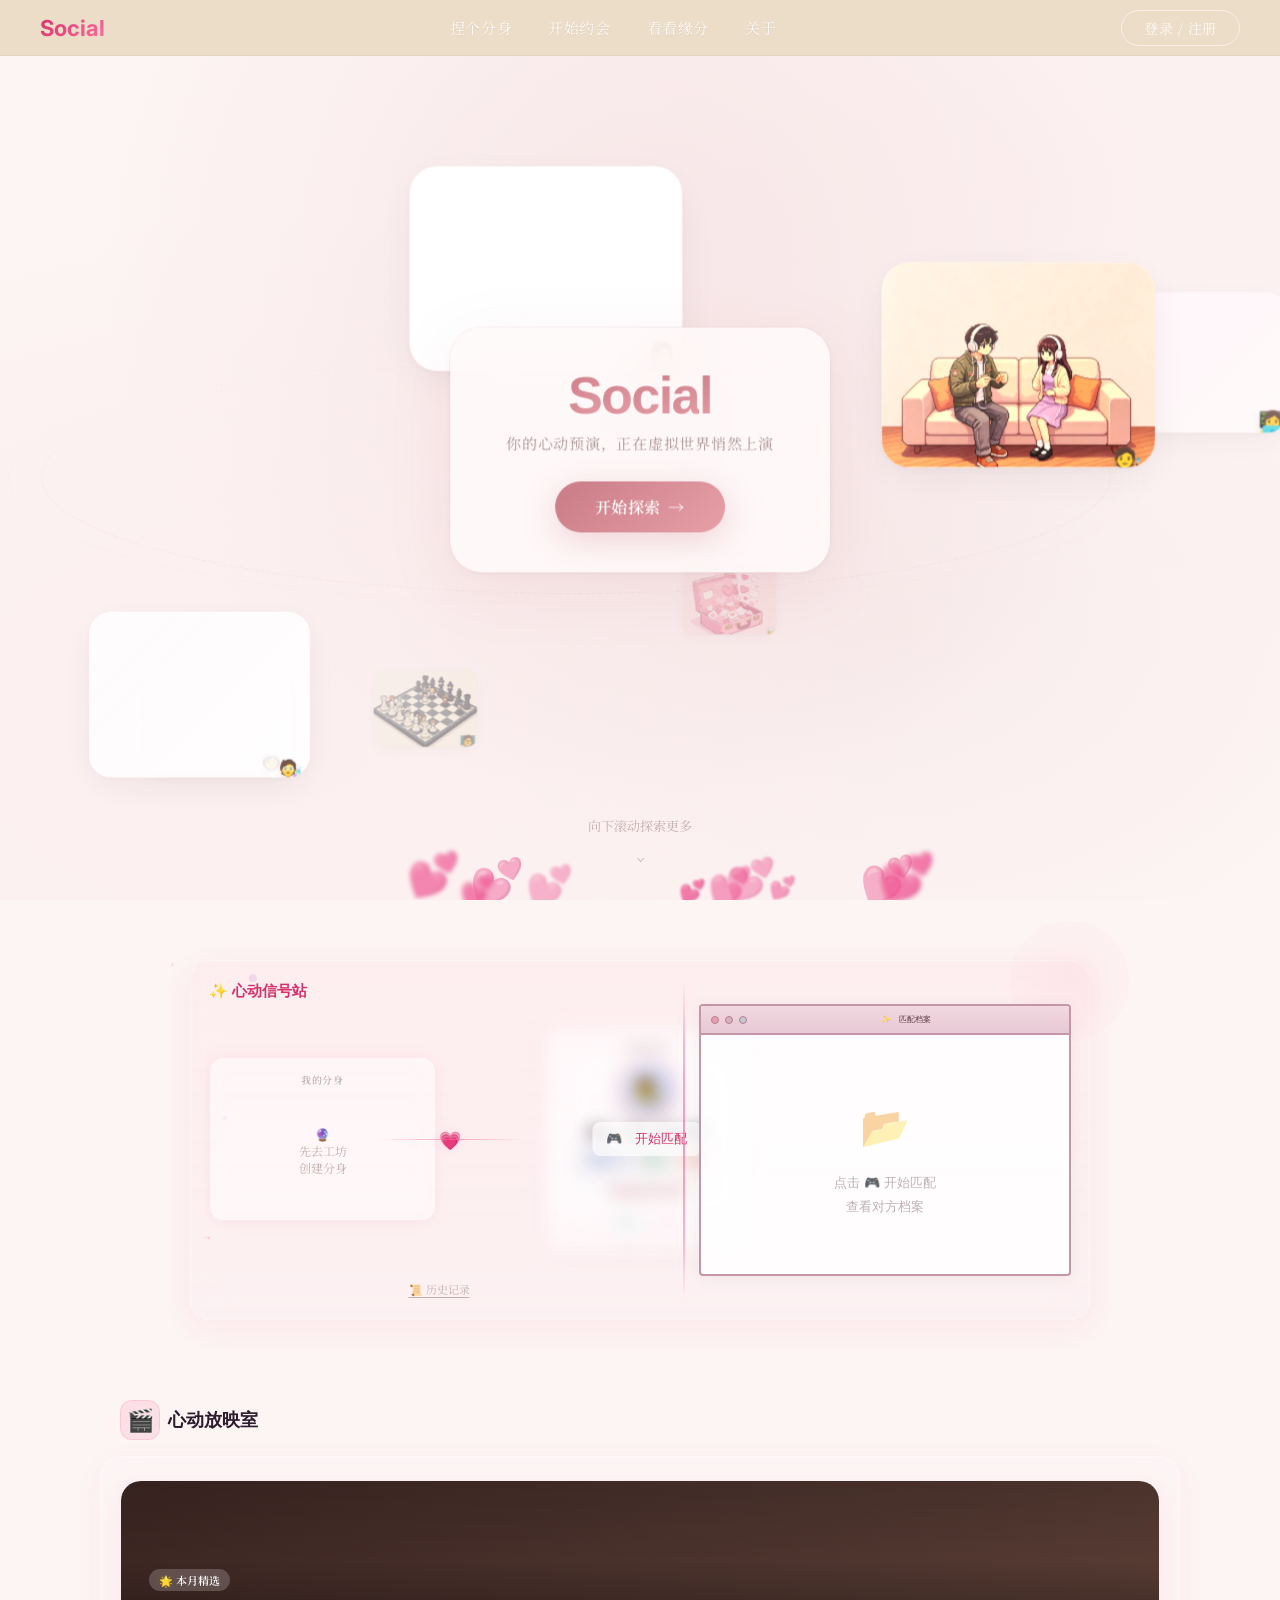
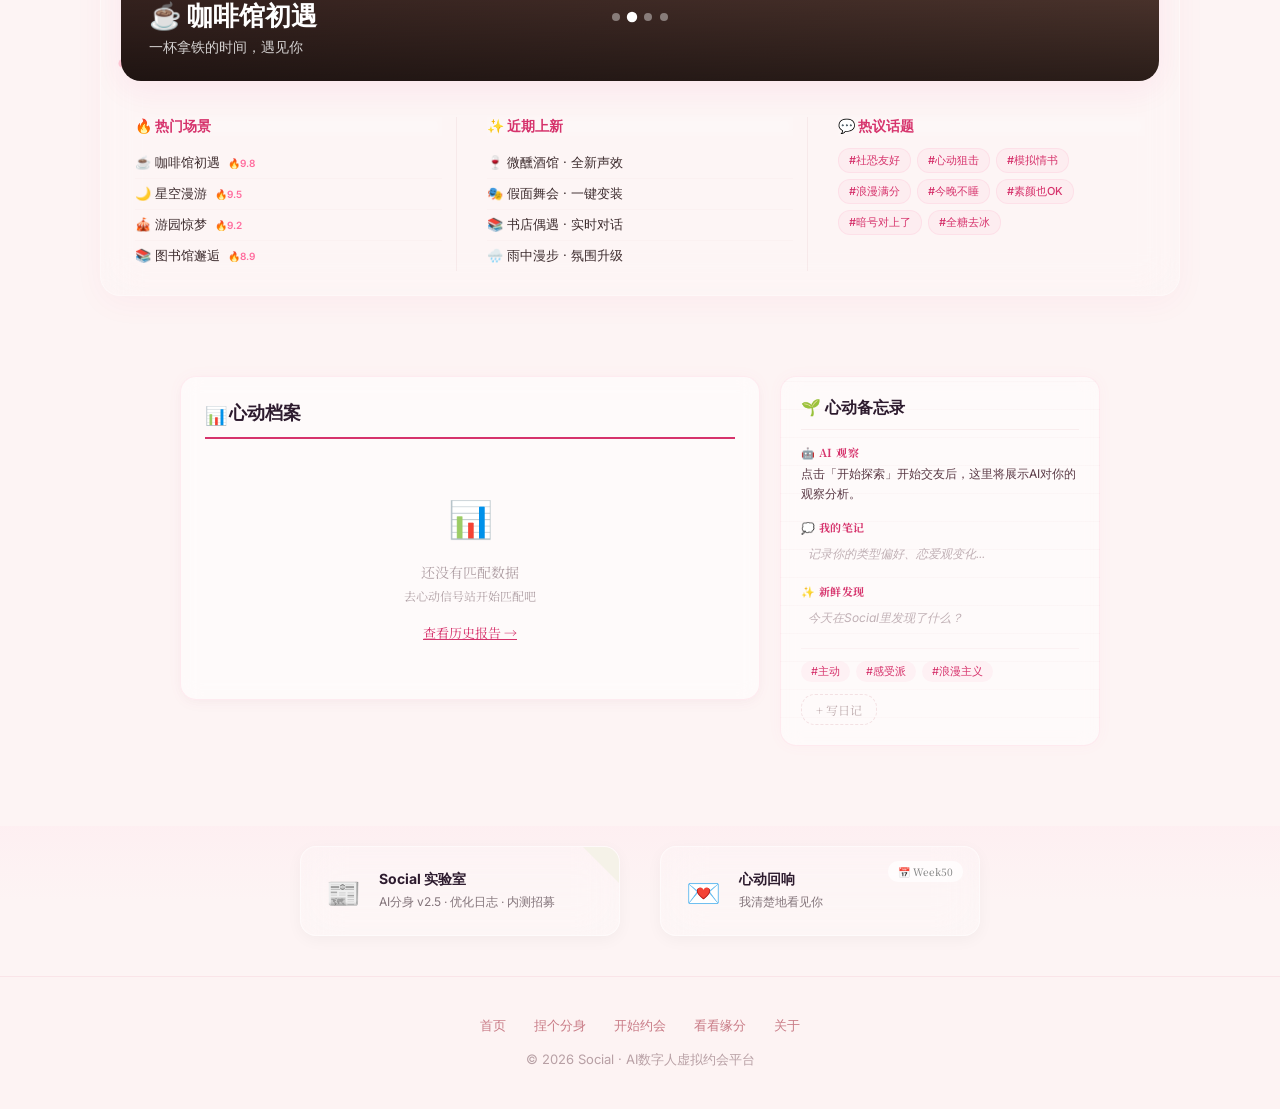
==== commit 3c60e6ea: "Update social pages" ====
--- a/Social/Social/frontend/index.html
+++ b/Social/Social/frontend/index.html
@@ -1328,9 +1328,9 @@
         <a href="/" class="nav-logo">Social</a>
     </div>
     <div class="nav-center">
-        <a href="/workshop.html" class="nav-link">捏个分身</a>
+        <a href="lensflow-preview/workshop.html" class="nav-link">捏个分身</a>
         <a href="javascript:void(0)" onclick="window.checkMatchAndGo ? checkMatchAndGo() : window.location.href='/scene.html'" class="nav-link">开始约会</a>
-        <a href="/report.html" class="nav-link">看看缘分</a>
+        <a href="lensflow-preview/report.html" class="nav-link">看看缘分</a>
         <a href="#about" class="nav-link">关于</a>
     </div>
     <div class="nav-right">
